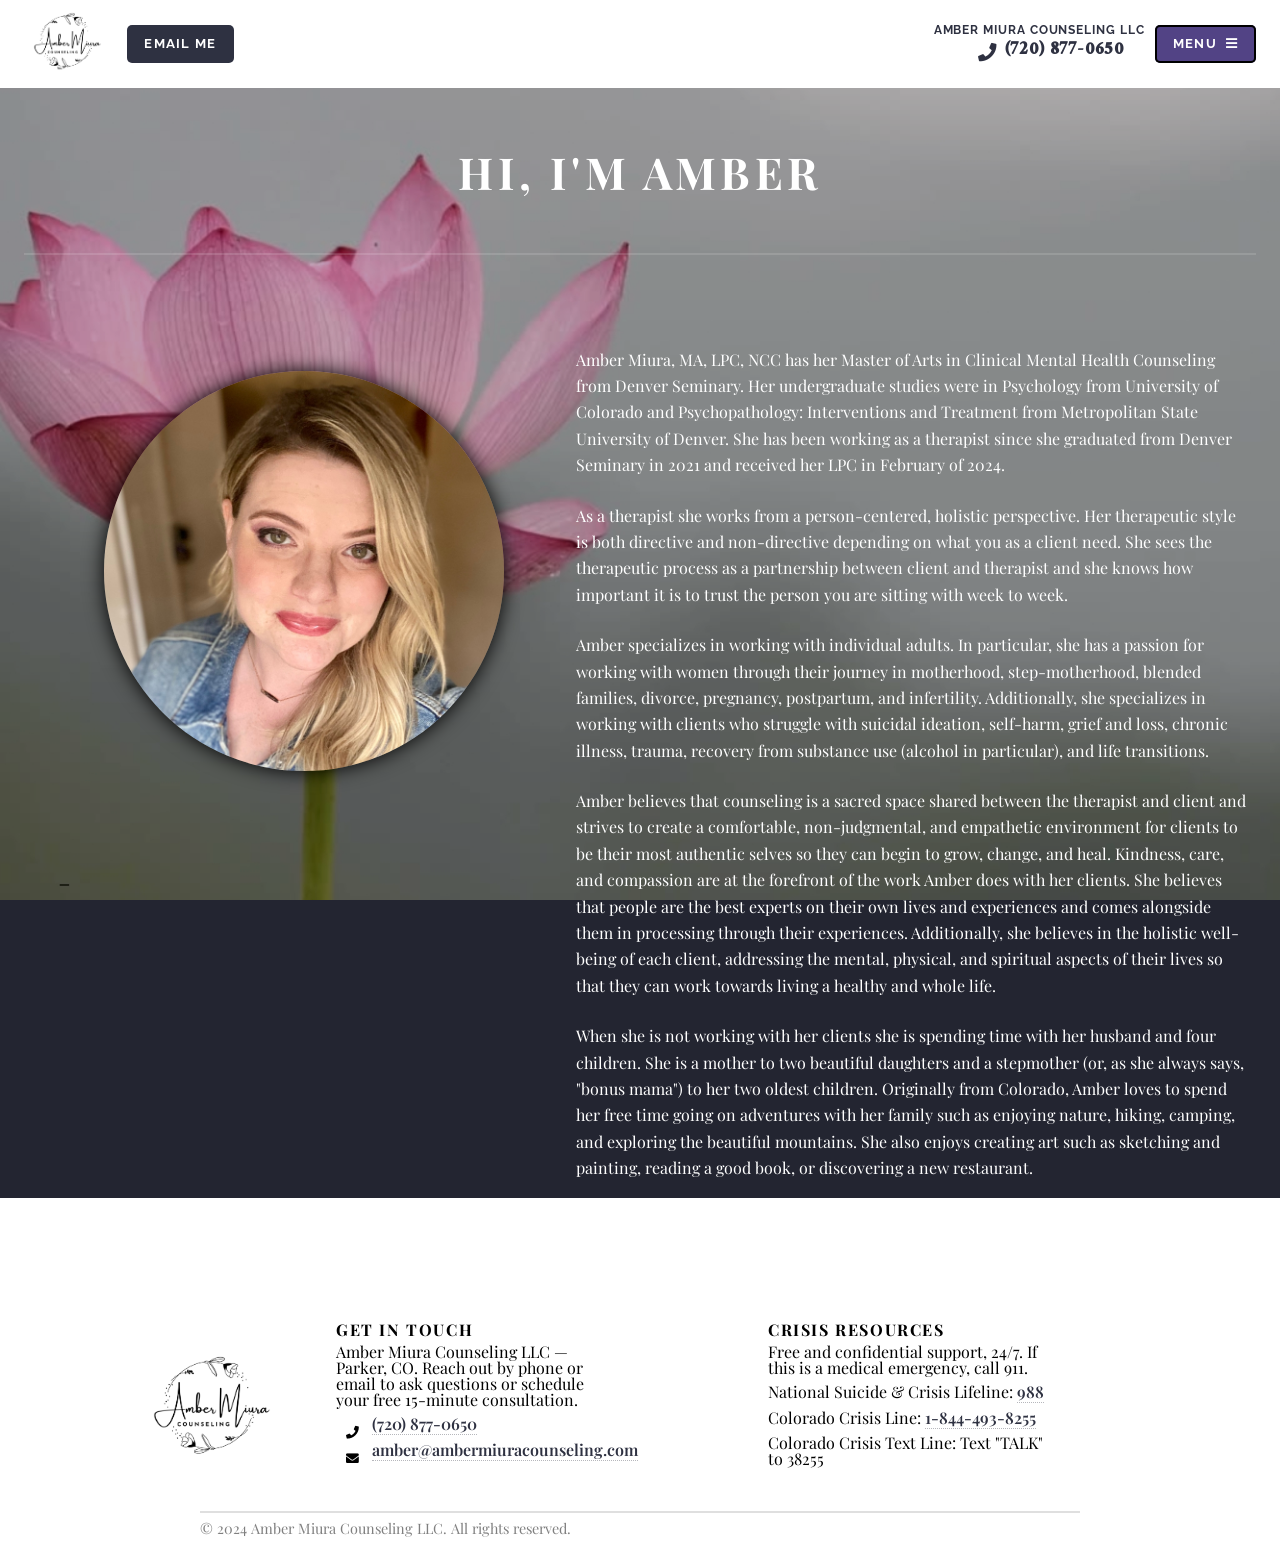
==== meet-amber.html @ 8414911d "Add files via upload" ====
<html>
	<head>
		<title>Meet Amber | Amber Miura Counseling</title>
		<meta name="description" content="Learn more about Amber Miura, Licensed Professional Counselor in Parker, CO." />
		<meta charset="utf-8" />
		<meta name="viewport" content="width=device-width, initial-scale=1, user-scalable=no" />
		<link rel="stylesheet" href="assets/css/main.css" />
		<link rel="icon" type="image/png" href="images/AMC Logo.png" />
		<link href="https://fonts.googleapis.com/css2?family=Playfair+Display:wght@400;700&display=swap" rel="stylesheet" />
		<noscript><link rel="stylesheet" href="assets/css/noscript.css" /></noscript>
	</head>
	<body class="is-preload meet-amber-page">

		<!-- Page Wrapper -->
			<div id="page-wrapper">

				<!-- Header -->
					<header id="header">
						<h1><a href="index.html"><img src="images/AMC Logo.png" alt="Amber Miura Counseling" /></a></h1>
						<div class="header-email">
							<a href="mailto:amber@ambermiuracounseling.com?subject=Initial%20Consultation">Email Me</a>
						</div>
						<nav>
							<div class="header-nav-info">
								<span class="header-nav-text">Amber Miura Counseling LLC</span>
								<a href="tel:17208770650" class="header-phone">
									<i class="icon solid fa-phone"></i> (720) 877-0650
								</a>
							</div>
							<a href="#menu">Menu</a>
						</nav>
					</header>

				<!-- Menu -->
					<nav id="menu">
						<div class="inner">
							<h2>Menu</h2>
							<ul class="links">
								<li><a href="index.html">Home</a></li>
								<li><a href="meet-amber.html">Meet Amber</a></li>
								<li><a href="services.html">Services</a></li>
								<li><a href="faq.html">FAQ</a></li>
								<li><a href="privacy.html">Privacy Policy</a></li>
							</ul>
							<a href="#" class="close">Close</a>
						</div>
					</nav>

				<!-- Main Content goes here -->

				<!-- Page Title -->
					<section id="page-title">
						<div class="inner">
							<h2 class="major">Hi, I'm Amber</h2>
						</div>
					</section>

				<!-- Bio -->
					<section id="bio">
						<div class="inner bio-inner">
							<div class="bio-image">
								<div class="circle-frame">
									<img src="images/amber-headshot.jpg" alt="Amber Miura" />
								</div>
							</div>
							<div class="bio-content">
								<p>Amber Miura, MA, LPC, NCC has her Master of Arts in Clinical Mental Health Counseling from Denver Seminary. Her undergraduate studies were in Psychology from University of Colorado and Psychopathology: Interventions and Treatment from Metropolitan State University of Denver. She has been working as a therapist since she graduated from Denver Seminary in 2021 and received her LPC in February of 2024.</p>
								<p>As a therapist she works from a person-centered, holistic perspective. Her therapeutic style is both directive and non-directive depending on what you as a client need. She sees the therapeutic process as a partnership between client and therapist and she knows how important it is to trust the person you are sitting with week to week.</p>
								<p>Amber specializes in working with individual adults. In particular, she has a passion for working with women through their journey in motherhood, step-motherhood, blended families, divorce, pregnancy, postpartum, and infertility. Additionally, she specializes in working with clients who struggle with suicidal ideation, self-harm, grief and loss, chronic illness, trauma, recovery from substance use (alcohol in particular), and life transitions.</p>
								<p>Amber believes that counseling is a sacred space shared between the therapist and client and strives to create a comfortable, non-judgmental, and empathetic environment for clients to be their most authentic selves so they can begin to grow, change, and heal. Kindness, care, and compassion are at the forefront of the work Amber does with her clients. She believes that people are the best experts on their own lives and experiences and comes alongside them in processing through their experiences. Additionally, she believes in the holistic well-being of each client, addressing the mental, physical, and spiritual aspects of their lives so that they can work towards living a healthy and whole life.</p>
								<p>When she is not working with her clients she is spending time with her husband and four children. She is a mother to two beautiful daughters and a stepmother (or, as she always says, "bonus mama") to her two oldest children. Originally from Colorado, Amber loves to spend her free time going on adventures with her family such as enjoying nature, hiking, camping, and exploring the beautiful mountains. She also enjoys creating art such as sketching and painting, reading a good book, or discovering a new restaurant.</p>
							</div>
						</div>
					</section>



				<!-- Footer -->
					<section id="footer">
						<div class="inner">

							<div class="footer-col footer-logo">
								<img src="images/AMC Logo.png" alt="Amber Miura Counseling" />
							</div>

							<div class="footer-col footer-contact">
								<h3>Get in Touch</h3>
								<p>Amber Miura Counseling LLC — Parker, CO. Reach out by phone or email to ask questions or schedule your free 15-minute consultation.</p>
								<ul class="contact">
									<li class="icon solid fa-phone"><a href="tel:17208770650">(720) 877-0650</a></li>
									<li class="icon solid fa-envelope"><a href="mailto:amber@ambermiuracounseling.com">amber@ambermiuracounseling.com</a></li>
								</ul>
							</div>

							<div class="footer-col footer-crisis">
								<h3>Crisis Resources</h3>
								<p>Free and confidential support, 24/7. If this is a medical emergency, call 911.</p>
								<ul class="contact">
									<li>National Suicide &amp; Crisis Lifeline: <a href="tel:988">988</a></li>
									<li>Colorado Crisis Line: <a href="tel:18444938255">1-844-493-8255</a></li>
									<li>Colorado Crisis Text Line: Text "TALK" to 38255</li>
								</ul>
							</div>

							<ul class="copyright">
								<li>&copy; 2024 Amber Miura Counseling LLC. All rights reserved.</li>
							</ul>

						</div>
					</section>

			</div>

		<script>
			window.addEventListener('scroll', function() {
				var header = document.getElementById('header');
				if (window.scrollY > 100) {
					header.classList.add('hide');
				} else {
					header.classList.remove('hide');
				}
			});
		</script>

		<!-- Scripts -->
			<script src="assets/js/jquery.min.js"></script>
			<script src="assets/js/jquery.scrollex.min.js"></script>
			<script src="assets/js/browser.min.js"></script>
			<script src="assets/js/breakpoints.min.js"></script>
			<script src="assets/js/util.js"></script>
			<script src="assets/js/main.js"></script>

	</body>
</html>
---- assets/css/main.css ----
@import url(fontawesome-all.min.css);
@import url("https://fonts.googleapis.com/css?family=Raleway:200,700|Source+Sans+Pro:300,600,300italic,600italic");
@import url("https://fonts.googleapis.com/css2?family=Ramaraja&display=swap");

/*
	Solid State by HTML5 UP
	html5up.net | @ajlkn
	Free for personal and commercial use under the CCA 3.0 license (html5up.net/license)
*/

html, body, div, span, applet, object,
iframe, h1, h2, h3, h4, h5, h6, p, blockquote,
pre, a, abbr, acronym, address, big, cite,
code, del, dfn, em, img, ins, kbd, q, s, samp,
small, strike, strong, sub, sup, tt, var, b,
u, i, center, dl, dt, dd, ol, ul, li, fieldset,
form, label, legend, table, caption, tbody,
tfoot, thead, tr, th, td, article, aside,
canvas, details, embed, figure, figcaption,
footer, header, hgroup, menu, nav, output, ruby,
section, summary, time, mark, audio, video {
	margin: 0;
	padding: 0;
	border: 0;
	font-size: 100%;
	font: inherit;
	vertical-align: baseline;}

article, aside, details, figcaption, figure,
footer, header, hgroup, menu, nav, section {
	display: block;}

body {
	line-height: 1;
}

ol, ul {
	list-style: none;
}

blockquote, q {
	quotes: none;
}

	blockquote:before, blockquote:after, q:before, q:after {
		content: '';
		content: none;
	}

table {
	border-collapse: collapse;
	border-spacing: 0;
}

body {
	-webkit-text-size-adjust: none;
}

mark {
	background-color: transparent;
	color: inherit;
}

input::-moz-focus-inner {
	border: 0;
	padding: 0;
}

input, select, textarea {
	-moz-appearance: none;
	-webkit-appearance: none;
	-ms-appearance: none;
	appearance: none;
}

/* Basic */

	@-ms-viewport {
		width: device-width;
	}

	body {
		-ms-overflow-style: scrollbar;
	}

	@media screen and (max-width: 480px) {

		html, body {
			min-width: 320px;
		}

	}

	html {
		box-sizing: border-box;
	}

	*, *:before, *:after {
		box-sizing: inherit;
	}

	body {
		background-color: #2e3141;
		background-image: url("../../images/bg.jpg");
		background-size: auto,
 cover;
		background-attachment: fixed,
 fixed;
		background-position: center,
 center;
	}

		body.is-preload *, body.is-preload *:before, body.is-preload *:after {
			-moz-animation: none !important;
			-webkit-animation: none !important;
			-ms-animation: none !important;
			animation: none !important;
			-moz-transition: none !important;
			-webkit-transition: none !important;
			-ms-transition: none !important;
			transition: none !important;
		}

/* Type */

	body, input, select, textarea {
		color: #ffffff;
		font-family: "Source Sans Pro", Helvetica, sans-serif;
		font-size: 16.5pt;
		font-weight: 300;
		line-height: 1.65;
	}

		@media screen and (max-width: 1680px) {

			body, input, select, textarea {
				font-size: 13pt;
			}

		}

		@media screen and (max-width: 1280px) {

			body, input, select, textarea {
				font-size: 12pt;
			}

		}

		@media screen and (max-width: 980px) {

			body, input, select, textarea {
				font-size: 12pt;
			}

		}

		@media screen and (max-width: 736px) {

			body, input, select, textarea {
				font-size: 12pt;
			}

		}

		@media screen and (max-width: 480px) {

			body, input, select, textarea {
				font-size: 12pt;
			}

		}

	a {
		-moz-transition: color 0.2s ease-in-out, border-bottom-color 0.2s ease-in-out;
		-webkit-transition: color 0.2s ease-in-out, border-bottom-color 0.2s ease-in-out;
		-ms-transition: color 0.2s ease-in-out, border-bottom-color 0.2s ease-in-out;
		transition: color 0.2s ease-in-out, border-bottom-color 0.2s ease-in-out;
		border-bottom: dotted 1px rgba(255, 255, 255, 0.35);
		color: #ffffff;
		text-decoration: none;
	}

		a:hover {
			border-bottom-color: transparent;
			color: #ffffff !important;
		}

		a.special:not(.button) {
			text-decoration: none;
			border-bottom: 0;
			display: block;
			font-family: Raleway, Helvetica, sans-serif;
			font-size: 0.8em;
			font-weight: 700;
			letter-spacing: 0.1em;
			margin: 0 0 2em 0;
			text-transform: uppercase;
		}

			a.special:not(.button):before {
				-moz-osx-font-smoothing: grayscale;
				-webkit-font-smoothing: antialiased;
				display: inline-block;
				font-style: normal;
				font-variant: normal;
				text-rendering: auto;
				line-height: 1;
				text-transform: none !important;
				font-family: 'Font Awesome 5 Free';
				font-weight: 900;
			}

			a.special:not(.button):before {
				-moz-transition: background-color 0.2s ease-in-out;
				-webkit-transition: background-color 0.2s ease-in-out;
				-ms-transition: background-color 0.2s ease-in-out;
				transition: background-color 0.2s ease-in-out;
				border-radius: 100%;
				border: solid 2px rgba(0, 0, 0, 1);
				content: '\f105';
				display: inline-block;
				font-size: 1.25em;
				height: 2em;
				line-height: 1.75em;
				margin-right: 0.85em;
				text-align: center;
				text-indent: 0.15em;
				vertical-align: middle;
				width: 2em;
			}

			a.special:not(.button):hover:before {
				background-color: rgba(255, 102, 196, 1.0);
			}

			a.special:not(.button):active:before {
				background-color: rgba(255, 255, 255, 0.075);
			}
			.content a.special:hover {
   				 color: #ffffff !important;
			}
	strong, b {
		color: #ffffff;
		font-weight: 600;
	}

	em, i {
		font-style: italic;
	}

	p {
		margin: 0 0 2em 0;
		margin-bottom: 20px;
	}
	
	



	h1, h2, h3, h4, h5, h6 {
		color: #ffffff;
		font-family: Raleway, Helvetica, sans-serif;
		font-weight: 700;
		letter-spacing: 0.1em;
		margin: 0 0 1em 0;
		text-transform: uppercase;
	}

		h1 a, h2 a, h3 a, h4 a, h5 a, h6 a {
			color: inherit;
			text-decoration: none;
			border-bottom: 0;
		}

		h1 span, h2 span, h3 span, h4 span, h5 span, h6 span {
			font-weight: 200;
		}

		h1.major, h2.major, h3.major, h4.major, h5.major, h6.major {
			padding-bottom: 1em;
			border-bottom: solid 2px rgba(255, 255, 255, 0.125);
		}

	h2 {
		font-size: 1.2em;
	}

	h3 {
		font-size: 0.9em;
	}

	h4 {
		font-size: 0.7em;
	}

	h5 {
		font-size: 0.7em;
	}

	h6 {
		font-size: 0.7em;
	}

	@media screen and (max-width: 736px) {

		h2 {
			font-size: 1em;
		}

		h3 {
			font-size: 0.8em;
		}

	}

	sub {
		font-size: 0.8em;
		position: relative;
		top: 0.5em;
	}

	sup {
		font-size: 0.8em;
		position: relative;
		top: -0.5em;
	}

	blockquote {
		border-left: solid 4px rgba(255, 255, 255, 0.125);
		font-style: italic;
		margin: 0 0 2em 0;
		padding: 0.5em 0 0.5em 2em;
	}

	code {
		background: rgba(255, 255, 255, 0.025);
		border-radius: 5px;
		border: solid 2px rgba(255, 255, 255, 0.125);
		font-family: "Courier New", monospace;
		font-size: 0.9em;
		margin: 0 0.25em;
		padding: 0.25em 0.65em;
	}

	pre {
		-webkit-overflow-scrolling: touch;
		font-family: "Courier New", monospace;
		font-size: 0.9em;
		margin: 0 0 2em 0;
	}

		pre code {
			display: block;
			line-height: 1.75em;
			padding: 1em 1.5em;
			overflow-x: auto;
		}

	hr {
		border: 0;
		border-bottom: solid 2px rgba(255, 255, 255, 0.125);
		margin: 2.5em 0;
	}

		hr.major {
			margin: 4em 0;
		}

	.align-left {
		text-align: left;
	}

	.align-center {
		text-align: center;
	}

	.align-right {
		text-align: right;
	}

/* Row */

	.row {
		display: flex;
		flex-wrap: wrap;
		box-sizing: border-box;
		align-items: stretch;
	}

		.row > * {
			box-sizing: border-box;
		}

		.row.gtr-uniform > * > :last-child {
			margin-bottom: 0;
		}

		.row.aln-left {
			justify-content: flex-start;
		}

		.row.aln-center {
			justify-content: center;
		}

		.row.aln-right {
			justify-content: flex-end;
		}

		.row.aln-top {
			align-items: flex-start;
		}

		.row.aln-middle {
			align-items: center;
		}

		.row.aln-bottom {
			align-items: flex-end;
		}

		.row > .imp {
			order: -1;
		}

		.row > .col-1 {
			width: 8.33333%;
		}

		.row > .off-1 {
			margin-left: 8.33333%;
		}

		.row > .col-2 {
			width: 16.66667%;
		}

		.row > .off-2 {
			margin-left: 16.66667%;
		}

		.row > .col-3 {
			width: 25%;
		}

		.row > .off-3 {
			margin-left: 25%;
		}

		.row > .col-4 {
			width: 33.33333%;
		}

		.row > .off-4 {
			margin-left: 33.33333%;
		}

		.row > .col-5 {
			width: 41.66667%;
		}

		.row > .off-5 {
			margin-left: 41.66667%;
		}

		.row > .col-6 {
			width: 50%;
		}

		.row > .off-6 {
			margin-left: 50%;
		}

		.row > .col-7 {
			width: 58.33333%;
		}

		.row > .off-7 {
			margin-left: 58.33333%;
		}

		.row > .col-8 {
			width: 66.66667%;
		}

		.row > .off-8 {
			margin-left: 66.66667%;
		}

		.row > .col-9 {
			width: 75%;
		}

		.row > .off-9 {
			margin-left: 75%;
		}

		.row > .col-10 {
			width: 83.33333%;
		}

		.row > .off-10 {
			margin-left: 83.33333%;
		}

		.row > .col-11 {
			width: 91.66667%;
		}

		.row > .off-11 {
			margin-left: 91.66667%;
		}

		.row > .col-12 {
			width: 100%;
		}

		.row > .off-12 {
			margin-left: 100%;
		}

		.row.gtr-0 {
			margin-top: 0;
			margin-left: 0em;
		}

			.row.gtr-0 > * {
				padding: 0 0 0 0em;
			}

			.row.gtr-0.gtr-uniform {
				margin-top: 0em;
			}

				.row.gtr-0.gtr-uniform > * {
					padding-top: 0em;
				}

		.row.gtr-25 {
			margin-top: 0;
			margin-left: -0.4375em;
		}

			.row.gtr-25 > * {
				padding: 0 0 0 0.4375em;
			}

			.row.gtr-25.gtr-uniform {
				margin-top: -0.4375em;
			}

				.row.gtr-25.gtr-uniform > * {
					padding-top: 0.4375em;
				}

		.row.gtr-50 {
			margin-top: 0;
			margin-left: -0.875em;
		}

			.row.gtr-50 > * {
				padding: 0 0 0 0.875em;
			}

			.row.gtr-50.gtr-uniform {
				margin-top: -0.875em;
			}

				.row.gtr-50.gtr-uniform > * {
					padding-top: 0.875em;
				}

		.row {
			margin-top: 0;
			margin-left: -1.75em;
		}

			.row > * {
				padding: 0 0 0 1.75em;
			}

			.row.gtr-uniform {
				margin-top: -1.75em;
			}

				.row.gtr-uniform > * {
					padding-top: 1.75em;
				}

		.row.gtr-150 {
			margin-top: 0;
			margin-left: -2.625em;
		}

			.row.gtr-150 > * {
				padding: 0 0 0 2.625em;
			}

			.row.gtr-150.gtr-uniform {
				margin-top: -2.625em;
			}

				.row.gtr-150.gtr-uniform > * {
					padding-top: 2.625em;
				}

		.row.gtr-200 {
			margin-top: 0;
			margin-left: -3.5em;
		}

			.row.gtr-200 > * {
				padding: 0 0 0 3.5em;
			}

			.row.gtr-200.gtr-uniform {
				margin-top: -3.5em;
			}

				.row.gtr-200.gtr-uniform > * {
					padding-top: 3.5em;
				}

		@media screen and (max-width: 1680px) {

			.row {
				display: flex;
				flex-wrap: wrap;
				box-sizing: border-box;
				align-items: stretch;
			}

				.row > * {
					box-sizing: border-box;
				}

				.row.gtr-uniform > * > :last-child {
					margin-bottom: 0;
				}

				.row.aln-left {
					justify-content: flex-start;
				}

				.row.aln-center {
					justify-content: center;
				}

				.row.aln-right {
					justify-content: flex-end;
				}

				.row.aln-top {
					align-items: flex-start;
				}

				.row.aln-middle {
					align-items: center;
				}

				.row.aln-bottom {
					align-items: flex-end;
				}

				.row > .imp-xlarge {
					order: -1;
				}

				.row > .col-1-xlarge {
					width: 8.33333%;
				}

				.row > .off-1-xlarge {
					margin-left: 8.33333%;
				}

				.row > .col-2-xlarge {
					width: 16.66667%;
				}

				.row > .off-2-xlarge {
					margin-left: 16.66667%;
				}

				.row > .col-3-xlarge {
					width: 25%;
				}

				.row > .off-3-xlarge {
					margin-left: 25%;
				}

				.row > .col-4-xlarge {
					width: 33.33333%;
				}

				.row > .off-4-xlarge {
					margin-left: 33.33333%;
				}

				.row > .col-5-xlarge {
					width: 41.66667%;
				}

				.row > .off-5-xlarge {
					margin-left: 41.66667%;
				}

				.row > .col-6-xlarge {
					width: 50%;
				}

				.row > .off-6-xlarge {
					margin-left: 50%;
				}

				.row > .col-7-xlarge {
					width: 58.33333%;
				}

				.row > .off-7-xlarge {
					margin-left: 58.33333%;
				}

				.row > .col-8-xlarge {
					width: 66.66667%;
				}

				.row > .off-8-xlarge {
					margin-left: 66.66667%;
				}

				.row > .col-9-xlarge {
					width: 75%;
				}

				.row > .off-9-xlarge {
					margin-left: 75%;
				}

				.row > .col-10-xlarge {
					width: 83.33333%;
				}

				.row > .off-10-xlarge {
					margin-left: 83.33333%;
				}

				.row > .col-11-xlarge {
					width: 91.66667%;
				}

				.row > .off-11-xlarge {
					margin-left: 91.66667%;
				}

				.row > .col-12-xlarge {
					width: 100%;
				}

				.row > .off-12-xlarge {
					margin-left: 100%;
				}

				.row.gtr-0 {
					margin-top: 0;
					margin-left: 0em;
				}

					.row.gtr-0 > * {
						padding: 0 0 0 0em;
					}

					.row.gtr-0.gtr-uniform {
						margin-top: 0em;
					}

						.row.gtr-0.gtr-uniform > * {
							padding-top: 0em;
						}

				.row.gtr-25 {
					margin-top: 0;
					margin-left: -0.4375em;
				}

					.row.gtr-25 > * {
						padding: 0 0 0 0.4375em;
					}

					.row.gtr-25.gtr-uniform {
						margin-top: -0.4375em;
					}

						.row.gtr-25.gtr-uniform > * {
							padding-top: 0.4375em;
						}

				.row.gtr-50 {
					margin-top: 0;
					margin-left: -0.875em;
				}

					.row.gtr-50 > * {
						padding: 0 0 0 0.875em;
					}

					.row.gtr-50.gtr-uniform {
						margin-top: -0.875em;
					}

						.row.gtr-50.gtr-uniform > * {
							padding-top: 0.875em;
						}

				.row {
					margin-top: 0;
					margin-left: -1.75em;
				}

					.row > * {
						padding: 0 0 0 1.75em;
					}

					.row.gtr-uniform {
						margin-top: -1.75em;
					}

						.row.gtr-uniform > * {
							padding-top: 1.75em;
						}

				.row.gtr-150 {
					margin-top: 0;
					margin-left: -2.625em;
				}

					.row.gtr-150 > * {
						padding: 0 0 0 2.625em;
					}

					.row.gtr-150.gtr-uniform {
						margin-top: -2.625em;
					}

						.row.gtr-150.gtr-uniform > * {
							padding-top: 2.625em;
						}

				.row.gtr-200 {
					margin-top: 0;
					margin-left: -3.5em;
				}

					.row.gtr-200 > * {
						padding: 0 0 0 3.5em;
					}

					.row.gtr-200.gtr-uniform {
						margin-top: -3.5em;
					}

						.row.gtr-200.gtr-uniform > * {
							padding-top: 3.5em;
						}

		}

		@media screen and (max-width: 1280px) {

			.row {
				display: flex;
				flex-wrap: wrap;
				box-sizing: border-box;
				align-items: stretch;
			}

				.row > * {
					box-sizing: border-box;
				}

				.row.gtr-uniform > * > :last-child {
					margin-bottom: 0;
				}

				.row.aln-left {
					justify-content: flex-start;
				}

				.row.aln-center {
					justify-content: center;
				}

				.row.aln-right {
					justify-content: flex-end;
				}

				.row.aln-top {
					align-items: flex-start;
				}

				.row.aln-middle {
					align-items: center;
				}

				.row.aln-bottom {
					align-items: flex-end;
				}

				.row > .imp-large {
					order: -1;
				}

				.row > .col-1-large {
					width: 8.33333%;
				}

				.row > .off-1-large {
					margin-left: 8.33333%;
				}

				.row > .col-2-large {
					width: 16.66667%;
				}

				.row > .off-2-large {
					margin-left: 16.66667%;
				}

				.row > .col-3-large {
					width: 25%;
				}

				.row > .off-3-large {
					margin-left: 25%;
				}

				.row > .col-4-large {
					width: 33.33333%;
				}

				.row > .off-4-large {
					margin-left: 33.33333%;
				}

				.row > .col-5-large {
					width: 41.66667%;
				}

				.row > .off-5-large {
					margin-left: 41.66667%;
				}

				.row > .col-6-large {
					width: 50%;
				}

				.row > .off-6-large {
					margin-left: 50%;
				}

				.row > .col-7-large {
					width: 58.33333%;
				}

				.row > .off-7-large {
					margin-left: 58.33333%;
				}

				.row > .col-8-large {
					width: 66.66667%;
				}

				.row > .off-8-large {
					margin-left: 66.66667%;
				}

				.row > .col-9-large {
					width: 75%;
				}

				.row > .off-9-large {
					margin-left: 75%;
				}

				.row > .col-10-large {
					width: 83.33333%;
				}

				.row > .off-10-large {
					margin-left: 83.33333%;
				}

				.row > .col-11-large {
					width: 91.66667%;
				}

				.row > .off-11-large {
					margin-left: 91.66667%;
				}

				.row > .col-12-large {
					width: 100%;
				}

				.row > .off-12-large {
					margin-left: 100%;
				}

				.row.gtr-0 {
					margin-top: 0;
					margin-left: 0em;
				}

					.row.gtr-0 > * {
						padding: 0 0 0 0em;
					}

					.row.gtr-0.gtr-uniform {
						margin-top: 0em;
					}

						.row.gtr-0.gtr-uniform > * {
							padding-top: 0em;
						}

				.row.gtr-25 {
					margin-top: 0;
					margin-left: -0.4375em;
				}

					.row.gtr-25 > * {
						padding: 0 0 0 0.4375em;
					}

					.row.gtr-25.gtr-uniform {
						margin-top: -0.4375em;
					}

						.row.gtr-25.gtr-uniform > * {
							padding-top: 0.4375em;
						}

				.row.gtr-50 {
					margin-top: 0;
					margin-left: -0.875em;
				}

					.row.gtr-50 > * {
						padding: 0 0 0 0.875em;
					}

					.row.gtr-50.gtr-uniform {
						margin-top: -0.875em;
					}

						.row.gtr-50.gtr-uniform > * {
							padding-top: 0.875em;
						}

				.row {
					margin-top: 0;
					margin-left: -1.75em;
				}

					.row > * {
						padding: 0 0 0 1.75em;
					}

					.row.gtr-uniform {
						margin-top: -1.75em;
					}

						.row.gtr-uniform > * {
							padding-top: 1.75em;
						}

				.row.gtr-150 {
					margin-top: 0;
					margin-left: -2.625em;
				}

					.row.gtr-150 > * {
						padding: 0 0 0 2.625em;
					}

					.row.gtr-150.gtr-uniform {
						margin-top: -2.625em;
					}

						.row.gtr-150.gtr-uniform > * {
							padding-top: 2.625em;
						}

				.row.gtr-200 {
					margin-top: 0;
					margin-left: -3.5em;
				}

					.row.gtr-200 > * {
						padding: 0 0 0 3.5em;
					}

					.row.gtr-200.gtr-uniform {
						margin-top: -3.5em;
					}

						.row.gtr-200.gtr-uniform > * {
							padding-top: 3.5em;
						}

		}

		@media screen and (max-width: 980px) {

			.row {
				display: flex;
				flex-wrap: wrap;
				box-sizing: border-box;
				align-items: stretch;
			}

				.row > * {
					box-sizing: border-box;
				}

				.row.gtr-uniform > * > :last-child {
					margin-bottom: 0;
				}

				.row.aln-left {
					justify-content: flex-start;
				}

				.row.aln-center {
					justify-content: center;
				}

				.row.aln-right {
					justify-content: flex-end;
				}

				.row.aln-top {
					align-items: flex-start;
				}

				.row.aln-middle {
					align-items: center;
				}

				.row.aln-bottom {
					align-items: flex-end;
				}

				.row > .imp-medium {
					order: -1;
				}

				.row > .col-1-medium {
					width: 8.33333%;
				}

				.row > .off-1-medium {
					margin-left: 8.33333%;
				}

				.row > .col-2-medium {
					width: 16.66667%;
				}

				.row > .off-2-medium {
					margin-left: 16.66667%;
				}

				.row > .col-3-medium {
					width: 25%;
				}

				.row > .off-3-medium {
					margin-left: 25%;
				}

				.row > .col-4-medium {
					width: 33.33333%;
				}

				.row > .off-4-medium {
					margin-left: 33.33333%;
				}

				.row > .col-5-medium {
					width: 41.66667%;
				}

				.row > .off-5-medium {
					margin-left: 41.66667%;
				}

				.row > .col-6-medium {
					width: 50%;
				}

				.row > .off-6-medium {
					margin-left: 50%;
				}

				.row > .col-7-medium {
					width: 58.33333%;
				}

				.row > .off-7-medium {
					margin-left: 58.33333%;
				}

				.row > .col-8-medium {
					width: 66.66667%;
				}

				.row > .off-8-medium {
					margin-left: 66.66667%;
				}

				.row > .col-9-medium {
					width: 75%;
				}

				.row > .off-9-medium {
					margin-left: 75%;
				}

				.row > .col-10-medium {
					width: 83.33333%;
				}

				.row > .off-10-medium {
					margin-left: 83.33333%;
				}

				.row > .col-11-medium {
					width: 91.66667%;
				}

				.row > .off-11-medium {
					margin-left: 91.66667%;
				}

				.row > .col-12-medium {
					width: 100%;
				}

				.row > .off-12-medium {
					margin-left: 100%;
				}

				.row.gtr-0 {
					margin-top: 0;
					margin-left: 0em;
				}

					.row.gtr-0 > * {
						padding: 0 0 0 0em;
					}

					.row.gtr-0.gtr-uniform {
						margin-top: 0em;
					}

						.row.gtr-0.gtr-uniform > * {
							padding-top: 0em;
						}

				.row.gtr-25 {
					margin-top: 0;
					margin-left: -0.4375em;
				}

					.row.gtr-25 > * {
						padding: 0 0 0 0.4375em;
					}

					.row.gtr-25.gtr-uniform {
						margin-top: -0.4375em;
					}

						.row.gtr-25.gtr-uniform > * {
							padding-top: 0.4375em;
						}

				.row.gtr-50 {
					margin-top: 0;
					margin-left: -0.875em;
				}

					.row.gtr-50 > * {
						padding: 0 0 0 0.875em;
					}

					.row.gtr-50.gtr-uniform {
						margin-top: -0.875em;
					}

						.row.gtr-50.gtr-uniform > * {
							padding-top: 0.875em;
						}

				.row {
					margin-top: 0;
					margin-left: -1.75em;
				}

					.row > * {
						padding: 0 0 0 1.75em;
					}

					.row.gtr-uniform {
						margin-top: -1.75em;
					}

						.row.gtr-uniform > * {
							padding-top: 1.75em;
						}

				.row.gtr-150 {
					margin-top: 0;
					margin-left: -2.625em;
				}

					.row.gtr-150 > * {
						padding: 0 0 0 2.625em;
					}

					.row.gtr-150.gtr-uniform {
						margin-top: -2.625em;
					}

						.row.gtr-150.gtr-uniform > * {
							padding-top: 2.625em;
						}

				.row.gtr-200 {
					margin-top: 0;
					margin-left: -3.5em;
				}

					.row.gtr-200 > * {
						padding: 0 0 0 3.5em;
					}

					.row.gtr-200.gtr-uniform {
						margin-top: -3.5em;
					}

						.row.gtr-200.gtr-uniform > * {
							padding-top: 3.5em;
						}

		}

		@media screen and (max-width: 736px) {

			.row {
				display: flex;
				flex-wrap: wrap;
				box-sizing: border-box;
				align-items: stretch;
			}

				.row > * {
					box-sizing: border-box;
				}

				.row.gtr-uniform > * > :last-child {
					margin-bottom: 0;
				}

				.row.aln-left {
					justify-content: flex-start;
				}

				.row.aln-center {
					justify-content: center;
				}

				.row.aln-right {
					justify-content: flex-end;
				}

				.row.aln-top {
					align-items: flex-start;
				}

				.row.aln-middle {
					align-items: center;
				}

				.row.aln-bottom {
					align-items: flex-end;
				}

				.row > .imp-small {
					order: -1;
				}

				.row > .col-1-small {
					width: 8.33333%;
				}

				.row > .off-1-small {
					margin-left: 8.33333%;
				}

				.row > .col-2-small {
					width: 16.66667%;
				}

				.row > .off-2-small {
					margin-left: 16.66667%;
				}

				.row > .col-3-small {
					width: 25%;
				}

				.row > .off-3-small {
					margin-left: 25%;
				}

				.row > .col-4-small {
					width: 33.33333%;
				}

				.row > .off-4-small {
					margin-left: 33.33333%;
				}

				.row > .col-5-small {
					width: 41.66667%;
				}

				.row > .off-5-small {
					margin-left: 41.66667%;
				}

				.row > .col-6-small {
					width: 50%;
				}

				.row > .off-6-small {
					margin-left: 50%;
				}

				.row > .col-7-small {
					width: 58.33333%;
				}

				.row > .off-7-small {
					margin-left: 58.33333%;
				}

				.row > .col-8-small {
					width: 66.66667%;
				}

				.row > .off-8-small {
					margin-left: 66.66667%;
				}

				.row > .col-9-small {
					width: 75%;
				}

				.row > .off-9-small {
					margin-left: 75%;
				}

				.row > .col-10-small {
					width: 83.33333%;
				}

				.row > .off-10-small {
					margin-left: 83.33333%;
				}

				.row > .col-11-small {
					width: 91.66667%;
				}

				.row > .off-11-small {
					margin-left: 91.66667%;
				}

				.row > .col-12-small {
					width: 100%;
				}

				.row > .off-12-small {
					margin-left: 100%;
				}

				.row.gtr-0 {
					margin-top: 0;
					margin-left: 0em;
				}

					.row.gtr-0 > * {
						padding: 0 0 0 0em;
					}

					.row.gtr-0.gtr-uniform {
						margin-top: 0em;
					}

						.row.gtr-0.gtr-uniform > * {
							padding-top: 0em;
						}

				.row.gtr-25 {
					margin-top: 0;
					margin-left: -0.3125em;
				}

					.row.gtr-25 > * {
						padding: 0 0 0 0.3125em;
					}

					.row.gtr-25.gtr-uniform {
						margin-top: -0.3125em;
					}

						.row.gtr-25.gtr-uniform > * {
							padding-top: 0.3125em;
						}

				.row.gtr-50 {
					margin-top: 0;
					margin-left: -0.625em;
				}

					.row.gtr-50 > * {
						padding: 0 0 0 0.625em;
					}

					.row.gtr-50.gtr-uniform {
						margin-top: -0.625em;
					}

						.row.gtr-50.gtr-uniform > * {
							padding-top: 0.625em;
						}

				.row {
					margin-top: 0;
					margin-left: -1.25em;
				}

					.row > * {
						padding: 0 0 0 1.25em;
					}

					.row.gtr-uniform {
						margin-top: -1.25em;
					}

						.row.gtr-uniform > * {
							padding-top: 1.25em;
						}

				.row.gtr-150 {
					margin-top: 0;
					margin-left: -1.875em;
				}

					.row.gtr-150 > * {
						padding: 0 0 0 1.875em;
					}

					.row.gtr-150.gtr-uniform {
						margin-top: -1.875em;
					}

						.row.gtr-150.gtr-uniform > * {
							padding-top: 1.875em;
						}

				.row.gtr-200 {
					margin-top: 0;
					margin-left: -2.5em;
				}

					.row.gtr-200 > * {
						padding: 0 0 0 2.5em;
					}

					.row.gtr-200.gtr-uniform {
						margin-top: -2.5em;
					}

						.row.gtr-200.gtr-uniform > * {
							padding-top: 2.5em;
						}

		}

		@media screen and (max-width: 480px) {

			.row {
				display: flex;
				flex-wrap: wrap;
				box-sizing: border-box;
				align-items: stretch;
			}

				.row > * {
					box-sizing: border-box;
				}

				.row.gtr-uniform > * > :last-child {
					margin-bottom: 0;
				}

				.row.aln-left {
					justify-content: flex-start;
				}

				.row.aln-center {
					justify-content: center;
				}

				.row.aln-right {
					justify-content: flex-end;
				}

				.row.aln-top {
					align-items: flex-start;
				}

				.row.aln-middle {
					align-items: center;
				}

				.row.aln-bottom {
					align-items: flex-end;
				}

				.row > .imp-xsmall {
					order: -1;
				}

				.row > .col-1-xsmall {
					width: 8.33333%;
				}

				.row > .off-1-xsmall {
					margin-left: 8.33333%;
				}

				.row > .col-2-xsmall {
					width: 16.66667%;
				}

				.row > .off-2-xsmall {
					margin-left: 16.66667%;
				}

				.row > .col-3-xsmall {
					width: 25%;
				}

				.row > .off-3-xsmall {
					margin-left: 25%;
				}

				.row > .col-4-xsmall {
					width: 33.33333%;
				}

				.row > .off-4-xsmall {
					margin-left: 33.33333%;
				}

				.row > .col-5-xsmall {
					width: 41.66667%;
				}

				.row > .off-5-xsmall {
					margin-left: 41.66667%;
				}

				.row > .col-6-xsmall {
					width: 50%;
				}

				.row > .off-6-xsmall {
					margin-left: 50%;
				}

				.row > .col-7-xsmall {
					width: 58.33333%;
				}

				.row > .off-7-xsmall {
					margin-left: 58.33333%;
				}

				.row > .col-8-xsmall {
					width: 66.66667%;
				}

				.row > .off-8-xsmall {
					margin-left: 66.66667%;
				}

				.row > .col-9-xsmall {
					width: 75%;
				}

				.row > .off-9-xsmall {
					margin-left: 75%;
				}

				.row > .col-10-xsmall {
					width: 83.33333%;
				}

				.row > .off-10-xsmall {
					margin-left: 83.33333%;
				}

				.row > .col-11-xsmall {
					width: 91.66667%;
				}

				.row > .off-11-xsmall {
					margin-left: 91.66667%;
				}

				.row > .col-12-xsmall {
					width: 100%;
				}

				.row > .off-12-xsmall {
					margin-left: 100%;
				}

				.row.gtr-0 {
					margin-top: 0;
					margin-left: 0em;
				}

					.row.gtr-0 > * {
						padding: 0 0 0 0em;
					}

					.row.gtr-0.gtr-uniform {
						margin-top: 0em;
					}

						.row.gtr-0.gtr-uniform > * {
							padding-top: 0em;
						}

				.row.gtr-25 {
					margin-top: 0;
					margin-left: -0.3125em;
				}

					.row.gtr-25 > * {
						padding: 0 0 0 0.3125em;
					}

					.row.gtr-25.gtr-uniform {
						margin-top: -0.3125em;
					}

						.row.gtr-25.gtr-uniform > * {
							padding-top: 0.3125em;
						}

				.row.gtr-50 {
					margin-top: 0;
					margin-left: -0.625em;
				}

					.row.gtr-50 > * {
						padding: 0 0 0 0.625em;
					}

					.row.gtr-50.gtr-uniform {
						margin-top: -0.625em;
					}

						.row.gtr-50.gtr-uniform > * {
							padding-top: 0.625em;
						}

				.row {
					margin-top: 0;
					margin-left: -1.25em;
				}

					.row > * {
						padding: 0 0 0 1.25em;
					}

					.row.gtr-uniform {
						margin-top: -1.25em;
					}

						.row.gtr-uniform > * {
							padding-top: 1.25em;
						}

				.row.gtr-150 {
					margin-top: 0;
					margin-left: -1.875em;
				}

					.row.gtr-150 > * {
						padding: 0 0 0 1.875em;
					}

					.row.gtr-150.gtr-uniform {
						margin-top: -1.875em;
					}

						.row.gtr-150.gtr-uniform > * {
							padding-top: 1.875em;
						}

				.row.gtr-200 {
					margin-top: 0;
					margin-left: -2.5em;
				}

					.row.gtr-200 > * {
						padding: 0 0 0 2.5em;
					}

					.row.gtr-200.gtr-uniform {
						margin-top: -2.5em;
					}

						.row.gtr-200.gtr-uniform > * {
							padding-top: 2.5em;
						}

		}

		@media screen and (max-width: 360px) {

			.row {
				display: flex;
				flex-wrap: wrap;
				box-sizing: border-box;
				align-items: stretch;
			}

				.row > * {
					box-sizing: border-box;
				}

				.row.gtr-uniform > * > :last-child {
					margin-bottom: 0;
				}

				.row.aln-left {
					justify-content: flex-start;
				}

				.row.aln-center {
					justify-content: center;
				}

				.row.aln-right {
					justify-content: flex-end;
				}

				.row.aln-top {
					align-items: flex-start;
				}

				.row.aln-middle {
					align-items: center;
				}

				.row.aln-bottom {
					align-items: flex-end;
				}

				.row > .imp-xxsmall {
					order: -1;
				}

				.row > .col-1-xxsmall {
					width: 8.33333%;
				}

				.row > .off-1-xxsmall {
					margin-left: 8.33333%;
				}

				.row > .col-2-xxsmall {
					width: 16.66667%;
				}

				.row > .off-2-xxsmall {
					margin-left: 16.66667%;
				}

				.row > .col-3-xxsmall {
					width: 25%;
				}

				.row > .off-3-xxsmall {
					margin-left: 25%;
				}

				.row > .col-4-xxsmall {
					width: 33.33333%;
				}

				.row > .off-4-xxsmall {
					margin-left: 33.33333%;
				}

				.row > .col-5-xxsmall {
					width: 41.66667%;
				}

				.row > .off-5-xxsmall {
					margin-left: 41.66667%;
				}

				.row > .col-6-xxsmall {
					width: 50%;
				}

				.row > .off-6-xxsmall {
					margin-left: 50%;
				}

				.row > .col-7-xxsmall {
					width: 58.33333%;
				}

				.row > .off-7-xxsmall {
					margin-left: 58.33333%;
				}

				.row > .col-8-xxsmall {
					width: 66.66667%;
				}

				.row > .off-8-xxsmall {
					margin-left: 66.66667%;
				}

				.row > .col-9-xxsmall {
					width: 75%;
				}

				.row > .off-9-xxsmall {
					margin-left: 75%;
				}

				.row > .col-10-xxsmall {
					width: 83.33333%;
				}

				.row > .off-10-xxsmall {
					margin-left: 83.33333%;
				}

				.row > .col-11-xxsmall {
					width: 91.66667%;
				}

				.row > .off-11-xxsmall {
					margin-left: 91.66667%;
				}

				.row > .col-12-xxsmall {
					width: 100%;
				}

				.row > .off-12-xxsmall {
					margin-left: 100%;
				}

				.row.gtr-0 {
					margin-top: 0;
					margin-left: 0em;
				}

					.row.gtr-0 > * {
						padding: 0 0 0 0em;
					}

					.row.gtr-0.gtr-uniform {
						margin-top: 0em;
					}

						.row.gtr-0.gtr-uniform > * {
							padding-top: 0em;
						}

				.row.gtr-25 {
					margin-top: 0;
					margin-left: -0.3125em;
				}

					.row.gtr-25 > * {
						padding: 0 0 0 0.3125em;
					}

					.row.gtr-25.gtr-uniform {
						margin-top: -0.3125em;
					}

						.row.gtr-25.gtr-uniform > * {
							padding-top: 0.3125em;
						}

				.row.gtr-50 {
					margin-top: 0;
					margin-left: -0.625em;
				}

					.row.gtr-50 > * {
						padding: 0 0 0 0.625em;
					}

					.row.gtr-50.gtr-uniform {
						margin-top: -0.625em;
					}

						.row.gtr-50.gtr-uniform > * {
							padding-top: 0.625em;
						}

				.row {
					margin-top: 0;
					margin-left: -1.25em;
				}

					.row > * {
						padding: 0 0 0 1.25em;
					}

					.row.gtr-uniform {
						margin-top: -1.25em;
					}

						.row.gtr-uniform > * {
							padding-top: 1.25em;
						}

				.row.gtr-150 {
					margin-top: 0;
					margin-left: -1.875em;
				}

					.row.gtr-150 > * {
						padding: 0 0 0 1.875em;
					}

					.row.gtr-150.gtr-uniform {
						margin-top: -1.875em;
					}

						.row.gtr-150.gtr-uniform > * {
							padding-top: 1.875em;
						}

				.row.gtr-200 {
					margin-top: 0;
					margin-left: -2.5em;
				}

					.row.gtr-200 > * {
						padding: 0 0 0 2.5em;
					}

					.row.gtr-200.gtr-uniform {
						margin-top: -2.5em;
					}

						.row.gtr-200.gtr-uniform > * {
							padding-top: 2.5em;
						}

		}

/* Section/Article */

	section.special, article.special {
		text-align: center;
	}

/* Form */

	form {
		margin: 0 0 2em 0;
	}

		form > :last-child {
			margin-bottom: 0;
		}

		form > .fields {
			display: -moz-flex;
			display: -webkit-flex;
			display: -ms-flex;
			display: flex;
			-moz-flex-wrap: wrap;
			-webkit-flex-wrap: wrap;
			-ms-flex-wrap: wrap;
			flex-wrap: wrap;
			width: calc(100% + 3em);
			margin: -1.5em 0 2em -1.5em;
		}

			form > .fields > .field {
				-moz-flex-grow: 0;
				-webkit-flex-grow: 0;
				-ms-flex-grow: 0;
				flex-grow: 0;
				-moz-flex-shrink: 0;
				-webkit-flex-shrink: 0;
				-ms-flex-shrink: 0;
				flex-shrink: 0;
				padding: 1.5em 0 0 1.5em;
				width: calc(100% - 1.5em);
			}

				form > .fields > .field.half {
					width: calc(50% - 0.75em);
				}

				form > .fields > .field.third {
					width: calc(100%/3 - 0.5em);
				}

				form > .fields > .field.quarter {
					width: calc(25% - 0.375em);
				}

		@media screen and (max-width: 480px) {

			form > .fields {
				width: calc(100% + 3em);
				margin: -1.5em 0 2em -1.5em;
			}

				form > .fields > .field {
					padding: 1.5em 0 0 1.5em;
					width: calc(100% - 1.5em);
				}

					form > .fields > .field.half {
						width: calc(100% - 1.5em);
					}

					form > .fields > .field.third {
						width: calc(100% - 1.5em);
					}

					form > .fields > .field.quarter {
						width: calc(100% - 1.5em);
					}

		}

	label {
		color: #ffffff;
		display: block;
		font-family: Raleway, Helvetica, sans-serif;
		font-size: 0.8em;
		font-weight: 700;
		letter-spacing: 0.1em;
		margin: 0 0 0.7em 0;
		text-transform: uppercase;
	}

	input[type="text"],
	input[type="password"],
	input[type="email"],
	input[type="tel"],
	select,
	textarea {
		-moz-appearance: none;
		-webkit-appearance: none;
		-ms-appearance: none;
		appearance: none;
		background: rgba(255, 255, 255, 0.025);
		border-radius: 5px;
		border: none;
		border: solid 2px rgba(255, 255, 255, 0.125);
		color: inherit;
		display: block;
		outline: 0;
		padding: 0 1em;
		text-decoration: none;
		width: 100%;
	}

		input[type="text"]:invalid,
		input[type="password"]:invalid,
		input[type="email"]:invalid,
		input[type="tel"]:invalid,
		select:invalid,
		textarea:invalid {
			box-shadow: none;
		}

		input[type="text"]:focus,
		input[type="password"]:focus,
		input[type="email"]:focus,
		input[type="tel"]:focus,
		select:focus,
		textarea:focus {
			border-color: #5b6ba6;
		}

	select {
		background-image: url("data:image/svg+xml;charset=utf8,%3Csvg xmlns='http://www.w3.org/2000/svg' width='40' height='40' preserveAspectRatio='none' viewBox='0 0 40 40'%3E%3Cpath d='M9.4,12.3l10.4,10.4l10.4-10.4c0.2-0.2,0.5-0.4,0.9-0.4c0.3,0,0.6,0.1,0.9,0.4l3.3,3.3c0.2,0.2,0.4,0.5,0.4,0.9 c0,0.4-0.1,0.6-0.4,0.9L20.7,31.9c-0.2,0.2-0.5,0.4-0.9,0.4c-0.3,0-0.6-0.1-0.9-0.4L4.3,17.3c-0.2-0.2-0.4-0.5-0.4-0.9 c0-0.4,0.1-0.6,0.4-0.9l3.3-3.3c0.2-0.2,0.5-0.4,0.9-0.4S9.1,12.1,9.4,12.3z' fill='rgba(255, 255, 255, 0.125)' /%3E%3C/svg%3E");
		background-size: 1.25rem;
		background-repeat: no-repeat;
		background-position: calc(100% - 1rem) center;
		height: 2.75em;
		padding-right: 2.75em;
		text-overflow: ellipsis;
	}

		select option {
			color: #ffffff;
			background: #2e3141;
		}

		select:focus::-ms-value {
			background-color: transparent;
		}

		select::-ms-expand {
			display: none;
		}

	input[type="text"],
	input[type="password"],
	input[type="email"],
	select {
		height: 2.75em;
	}

	textarea {
		padding: 0.75em 1em;
	}

	input[type="checkbox"],
	input[type="radio"] {
		-moz-appearance: none;
		-webkit-appearance: none;
		-ms-appearance: none;
		appearance: none;
		display: block;
		float: left;
		margin-right: -2em;
		opacity: 0;
		width: 1em;
		z-index: -1;
	}

		input[type="checkbox"] + label,
		input[type="radio"] + label {
			text-decoration: none;
			color: #ffffff;
			cursor: pointer;
			display: inline-block;
			font-size: 1em;
			font-family: "Source Sans Pro", Helvetica, sans-serif;
			text-transform: none;
			letter-spacing: 0;
			font-weight: 300;
			padding-left: 2.4em;
			padding-right: 0.75em;
			position: relative;
		}

			input[type="checkbox"] + label:before,
			input[type="radio"] + label:before {
				-moz-osx-font-smoothing: grayscale;
				-webkit-font-smoothing: antialiased;
				display: inline-block;
				font-style: normal;
				font-variant: normal;
				text-rendering: auto;
				line-height: 1;
				text-transform: none !important;
				font-family: 'Font Awesome 5 Free';
				font-weight: 900;
			}

			input[type="checkbox"] + label:before,
			input[type="radio"] + label:before {
				background: rgba(255, 255, 255, 0.025);
				border-radius: 5px;
				border: solid 2px rgba(255, 255, 255, 0.125);
				content: '';
				display: inline-block;
				font-size: 0.8em;
				height: 2.0625em;
				left: 0;
				line-height: 2.0625em;
				position: absolute;
				text-align: center;
				top: 0;
				width: 2.0625em;
			}

		input[type="checkbox"]:checked + label:before,
		input[type="radio"]:checked + label:before {
			background: #ffffff;
			border-color: #ffffff;
			content: '\f00c';
			color: #2e3141;
		}

		input[type="checkbox"]:focus + label:before,
		input[type="radio"]:focus + label:before {
			border-color: #4c5c96;
		}

	input[type="checkbox"] + label:before {
		border-radius: 5px;
	}

	input[type="radio"] + label:before {
		border-radius: 100%;
	}

	::-webkit-input-placeholder {
		color: rgba(255, 255, 255, 0.35) !important;
		opacity: 1.0;
	}

	:-moz-placeholder {
		color: rgba(255, 255, 255, 0.35) !important;
		opacity: 1.0;
	}

	::-moz-placeholder {
		color: rgba(255, 255, 255, 0.35) !important;
		opacity: 1.0;
	}

	:-ms-input-placeholder {
		color: rgba(255, 255, 255, 0.35) !important;
		opacity: 1.0;
	}

/* Box */

	.box {
		border-radius: 5px;
		border: solid 2px rgba(255, 255, 255, 0.125);
		margin-bottom: 2em;
		padding: 1.5em;
	}

		.box > :last-child,
		.box > :last-child > :last-child,
		.box > :last-child > :last-child > :last-child {
			margin-bottom: 0;
		}

		.box.alt {
			border: 0;
			border-radius: 0;
			padding: 0;
		}

/* Icon */

	.icon {
		text-decoration: none;
		border-bottom: none;
		position: relative;
	}

		.icon:before {
			-moz-osx-font-smoothing: grayscale;
			-webkit-font-smoothing: antialiased;
			display: inline-block;
			font-style: normal;
			font-variant: normal;
			text-rendering: auto;
			line-height: 1;
			text-transform: none !important;
			font-family: 'Font Awesome 5 Free';
			font-weight: 400;
		}

		.icon > .label {
			display: none;
		}

		.icon:before {
			line-height: inherit;
		}

		.icon.solid:before {
			font-weight: 900;
		}

		.icon.brands:before {
			font-family: 'Font Awesome 5 Brands';
		}

/* Image */

	.image {
		border-radius: 5px;
		border: 0;
		display: inline-block;
		position: relative;
	}

		.image img {
			border-radius: 5px;
			display: block;
		}

		.image.left, .image.right {
			max-width: 40%;
		}

			.image.left img, .image.right img {
				width: 100%;
			}

		.image.left {
			float: left;
			padding: 0 1.5em 1em 0;
			top: 0.25em;
		}

		.image.right {
			float: right;
			padding: 0 0 1em 1.5em;
			top: 0.25em;
		}

		.image.fit {
			display: block;
			margin: 0 0 2em 0;
			width: 100%;
		}

			.image.fit img {
				width: 100%;
			}

		.image.main {
			display: block;
			margin: 0 0 3em 0;
			width: 100%;
		}

			.image.main img {
				width: 100%;
			}

/* List */

	ol {
		list-style: decimal;
		margin: 0 0 2em 0;
		padding-left: 1.25em;
	}

		ol li {
			padding-left: 0.25em;
		}

	ul {
		list-style: disc;
		margin: 0 0 2em 0;
		padding-left: 1em;
	}

		ul li {
			padding-left: 0.5em;
		}

		ul.alt {
			list-style: none;
			padding-left: 0;
		}

			ul.alt li {
				border-top: solid 1px rgba(255, 255, 255, 0.125);
				padding: 0.5em 0;
			}

				ul.alt li:first-child {
					border-top: 0;
					padding-top: 0;
				}

	dl {
		margin: 0 0 2em 0;
	}

		dl dt {
			display: block;
			font-weight: 600;
			margin: 0 0 1em 0;
		}

		dl dd {
			margin-left: 2em;
		}

/* Actions */

	ul.actions {
		display: -moz-flex;
		display: -webkit-flex;
		display: -ms-flex;
		display: flex;
		cursor: default;
		list-style: none;
		margin-left: -1em;
		padding-left: 0;
	}

		ul.actions li {
			padding: 0 0 0 1em;
			vertical-align: middle;
		}

		ul.actions.special {
			-moz-justify-content: center;
			-webkit-justify-content: center;
			-ms-justify-content: center;
			justify-content: center;
			width: 100%;
			margin-left: 0;
		}

			ul.actions.special li:first-child {
				padding-left: 0;
			}

		ul.actions.stacked {
			-moz-flex-direction: column;
			-webkit-flex-direction: column;
			-ms-flex-direction: column;
			flex-direction: column;
			margin-left: 0;
		}

			ul.actions.stacked li {
				padding: 1.3em 0 0 0;
			}

				ul.actions.stacked li:first-child {
					padding-top: 0;
				}

		ul.actions.fit {
			width: calc(100% + 1em);
		}

			ul.actions.fit li {
				-moz-flex-grow: 1;
				-webkit-flex-grow: 1;
				-ms-flex-grow: 1;
				flex-grow: 1;
				-moz-flex-shrink: 1;
				-webkit-flex-shrink: 1;
				-ms-flex-shrink: 1;
				flex-shrink: 1;
				width: 100%;
			}

				ul.actions.fit li > * {
					width: 100%;
				}

			ul.actions.fit.stacked {
				width: 100%;
			}

		@media screen and (max-width: 480px) {

			ul.actions:not(.fixed) {
				-moz-flex-direction: column;
				-webkit-flex-direction: column;
				-ms-flex-direction: column;
				flex-direction: column;
				margin-left: 0;
				width: 100% !important;
			}

				ul.actions:not(.fixed) li {
					-moz-flex-grow: 1;
					-webkit-flex-grow: 1;
					-ms-flex-grow: 1;
					flex-grow: 1;
					-moz-flex-shrink: 1;
					-webkit-flex-shrink: 1;
					-ms-flex-shrink: 1;
					flex-shrink: 1;
					padding: 1em 0 0 0;
					text-align: center;
					width: 100%;
				}

					ul.actions:not(.fixed) li > * {
						width: 100%;
					}

					ul.actions:not(.fixed) li:first-child {
						padding-top: 0;
					}

					ul.actions:not(.fixed) li input[type="submit"],
					ul.actions:not(.fixed) li input[type="reset"],
					ul.actions:not(.fixed) li input[type="button"],
					ul.actions:not(.fixed) li button,
					ul.actions:not(.fixed) li .button {
						width: 100%;
					}

						ul.actions:not(.fixed) li input[type="submit"].icon:before,
						ul.actions:not(.fixed) li input[type="reset"].icon:before,
						ul.actions:not(.fixed) li input[type="button"].icon:before,
						ul.actions:not(.fixed) li button.icon:before,
						ul.actions:not(.fixed) li .button.icon:before {
							margin-left: -0.5rem;
						}

		}

/* Icons */

	ul.icons {
		cursor: default;
		list-style: none;
		padding-left: 0;
	}

		ul.icons li {
			display: inline-block;
			padding: 0 1em 0 0;
		}

			ul.icons li:last-child {
				padding-right: 0;
			}

			ul.icons li .icon:before {
				font-size: 1.25em;
			}

/* Contact */

	ul.contact {
		list-style: none;
		padding: 0;
	}

		ul.contact li {
			text-decoration: none;
			margin: 2.5em 0 0 0;
			padding: 0 0 0 3.25em;
			position: relative;
		}

			ul.contact li:before {
				-moz-osx-font-smoothing: grayscale;
				-webkit-font-smoothing: antialiased;
				display: inline-block;
				font-style: normal;
				font-variant: normal;
				text-rendering: auto;
				line-height: 1;
				text-transform: none !important;
				font-family: 'Font Awesome 5 Free';
				font-weight: 400;
			}

			ul.contact li:before {
				border-radius: 100%;
				border: solid 2px rgba(255, 255, 255, 0.125);
				display: inline-block;
				font-size: 0.8em;
				height: 2.5em;
				left: 0;
				line-height: 2.35em;
				position: absolute;
				text-align: center;
				top: 0;
				width: 2.5em;
			}

			ul.contact li:first-child {
				margin-top: 0;
			}

		@media screen and (max-width: 736px) {

			ul.contact li {
				margin: 1.5em 0 0 0;
			}

		}

/* Pagination */

	ul.pagination {
		cursor: default;
		list-style: none;
		padding-left: 0;
	}

		ul.pagination li {
			display: inline-block;
			padding-left: 0;
			vertical-align: middle;
		}

			ul.pagination li > .page {
				-moz-transition: background-color 0.2s ease-in-out, color 0.2s ease-in-out;
				-webkit-transition: background-color 0.2s ease-in-out, color 0.2s ease-in-out;
				-ms-transition: background-color 0.2s ease-in-out, color 0.2s ease-in-out;
				transition: background-color 0.2s ease-in-out, color 0.2s ease-in-out;
				border-bottom: 0;
				border-radius: 5px;
				display: inline-block;
				height: 1.5em;
				line-height: 1.5em;
				margin: 0 0.125em;
				min-width: 1.5em;
				padding: 0 0.5em;
				text-align: center;
			}

				ul.pagination li > .page:hover {
					background-color: rgba(255, 255, 255, 0.025);
				}

				ul.pagination li > .page.active {
					background-color: #4c5c96;
				}

			ul.pagination li:first-child {
				padding-right: 0.75em;
			}

			ul.pagination li:last-child {
				padding-left: 0.75em;
			}

		@media screen and (max-width: 480px) {

			ul.pagination li:nth-child(n+2):nth-last-child(n+2) {
				display: none;
			}

			ul.pagination li .button {
				width: 100%;
			}

			ul.pagination li:first-child {
				width: calc(50% - 2px);
				text-align: left;
				padding-right: 0.325em;
			}

			ul.pagination li:last-child {
				width: calc(50% - 2px);
				text-align: right;
				padding-left: 0.325em;
			}

		}

/* Table */

	.table-wrapper {
		-webkit-overflow-scrolling: touch;
		overflow-x: auto;
	}

	table {
		margin: 0 0 2em 0;
		width: 100%;
	}

		table tbody tr {
			border: solid 1px rgba(255, 255, 255, 0.125);
			border-left: 0;
			border-right: 0;
		}

			table tbody tr:nth-child(2n + 1) {
				background-color: rgba(255, 255, 255, 0.025);
			}

		table td {
			padding: 0.75em 0.75em;
		}

		table th {
			color: #ffffff;
			font-size: 0.9em;
			font-weight: 600;
			padding: 0 0.75em 0.75em 0.75em;
			text-align: left;
		}

		table thead {
			border-bottom: solid 2px rgba(255, 255, 255, 0.125);
		}

		table tfoot {
			border-top: solid 2px rgba(255, 255, 255, 0.125);
		}

		table.alt {
			border-collapse: separate;
		}

			table.alt tbody tr td {
				border: solid 1px rgba(255, 255, 255, 0.125);
				border-left-width: 0;
				border-top-width: 0;
			}

				table.alt tbody tr td:first-child {
					border-left-width: 1px;
				}

			table.alt tbody tr:first-child td {
				border-top-width: 1px;
			}

			table.alt thead {
				border-bottom: 0;
			}

			table.alt tfoot {
				border-top: 0;
			}

/* Button */

	input[type="submit"],
	input[type="reset"],
	input[type="button"],
	button,
	.button {
		-moz-appearance: none;
		-webkit-appearance: none;
		-ms-appearance: none;
		appearance: none;
		-moz-transition: background-color 0.2s ease-in-out;
		-webkit-transition: background-color 0.2s ease-in-out;
		-ms-transition: background-color 0.2s ease-in-out;
		transition: background-color 0.2s ease-in-out;
		background-color: transparent;
		border-radius: 5px;
		border: 0;
		box-shadow: inset 0 0 0 2px rgba(255, 255, 255, 0.125);
		color: #ffffff !important;
		cursor: pointer;
		display: inline-block;
		font-family: Raleway, Helvetica, sans-serif;
		font-size: 0.8em;
		font-weight: 700;
		height: 3.75em;
		letter-spacing: 0.1em;
		line-height: 3.75em;
		padding: 0 2.25em;
		text-align: center;
		text-decoration: none;
		text-transform: uppercase;
		white-space: nowrap;
	}

		input[type="submit"]:hover,
		input[type="reset"]:hover,
		input[type="button"]:hover,
		button:hover,
		.button:hover {
			background-color: rgba(255, 255, 255, 0.025);
		}

		input[type="submit"]:active,
		input[type="reset"]:active,
		input[type="button"]:active,
		button:active,
		.button:active {
			background-color: rgba(255, 255, 255, 0.075);
		}

		input[type="submit"].icon:before,
		input[type="reset"].icon:before,
		input[type="button"].icon:before,
		button.icon:before,
		.button.icon:before {
			margin-right: 0.5em;
			color: rgba(255, 255, 255, 0.35);
		}

		input[type="submit"].primary,
		input[type="reset"].primary,
		input[type="button"].primary,
		button.primary,
		.button.primary {
			background-color: #4c5c96;
			box-shadow: none;
		}

			input[type="submit"].primary:hover,
			input[type="reset"].primary:hover,
			input[type="button"].primary:hover,
			button.primary:hover,
			.button.primary:hover {
				background-color: #53639e;
			}

			input[type="submit"].primary:active,
			input[type="reset"].primary:active,
			input[type="button"].primary:active,
			button.primary:active,
			.button.primary:active {
				background-color: #45558d;
			}

			input[type="submit"].primary.icon:before,
			input[type="reset"].primary.icon:before,
			input[type="button"].primary.icon:before,
			button.primary.icon:before,
			.button.primary.icon:before {
				color: #7985b0;
			}

		input[type="submit"].fit,
		input[type="reset"].fit,
		input[type="button"].fit,
		button.fit,
		.button.fit {
			width: 100%;
		}

		input[type="submit"].small,
		input[type="reset"].small,
		input[type="button"].small,
		button.small,
		.button.small {
			font-size: 0.6em;
		}

		input[type="submit"].large,
		input[type="reset"].large,
		input[type="button"].large,
		button.large,
		.button.large {
			font-size: 1em;
		}

		input[type="submit"].disabled, input[type="submit"]:disabled,
		input[type="reset"].disabled,
		input[type="reset"]:disabled,
		input[type="button"].disabled,
		input[type="button"]:disabled,
		button.disabled,
		button:disabled,
		.button.disabled,
		.button:disabled {
			opacity: 0.25;
		}

		@media screen and (max-width: 480px) {

			input[type="submit"],
			input[type="reset"],
			input[type="button"],
			button,
			.button {
				padding: 0;
			}

		}

/* Features */

	.features {
		display: -moz-flex;
		display: -webkit-flex;
		display: -ms-flex;
		display: flex;
		-moz-flex-wrap: wrap;
		-webkit-flex-wrap: wrap;
		-ms-flex-wrap: wrap;
		flex-wrap: wrap;
		margin: 0 0 2em 0;
	}

		.features article {
			padding: 1.75em 1.75em 0.1em 1.75em ;
			background-color: #353849;
			border-radius: 5px;
			margin: 1.5em 3em 1.5em 0;
			width: calc(50% - 1.5em);
		}

			.features article:nth-child(2n) {
				margin-right: 0;
			}

			.features article .image {
				border-radius: 5px 5px 0 0;
				display: block;
				margin-bottom: 1.75em;
				margin-left: -1.75em;
				margin-top: -1.75em;
				position: relative;
				width: calc(100% + 3.5em);
			}

				.features article .image img {
					border-radius: 5px 5px 0 0;
					width: 100%;
				}

		@media screen and (max-width: 980px) {

			.features article {
				margin: 1em 2em 1em 0;
				width: calc(50% - 1em);
			}

		}

		@media screen and (max-width: 736px) {

			.features article {
				padding: 1.5em 1.5em 0.1em 1.5em ;
				margin: 0.875em 1.75em 0.875em 0;
				width: calc(50% - 0.875em - 1px);
			}

				.features article .image {
					margin-bottom: 1.5em;
					margin-left: -1.5em;
					margin-top: -1.5em;
					width: calc(100% + 3em);
				}

		}

		@media screen and (max-width: 480px) {

			.features {
				display: block;
			}

				.features article {
					width: 100%;
					margin: 0 0 2em 0 !important;
				}

		}

/* Header */

	#header {
		-moz-transition: background-color 0.2s ease-in-out;
		-webkit-transition: background-color 0.2s ease-in-out;
		-ms-transition: background-color 0.2s ease-in-out;
		transition: background-color 0.2s ease-in-out;
		background-color: rgba(255, 255, 255, 1);
		height: 5em;
		left: 0;
		line-height: 3.5em;
		padding: 0 1.25em;
		position: fixed;
		top: 0;
		width: 100%;
		z-index: 10000;
	}

		#header h1 {
			-moz-transition: opacity 0.2s ease-in-out, visibility 0.2s;
			-webkit-transition: opacity 0.2s ease-in-out, visibility 0.2s;
			-ms-transition: opacity 0.2s ease-in-out, visibility 0.2s;
			transition: opacity 0.2s ease-in-out, visibility 0.2s;
			border-bottom: 0;
			font-size: 0.8em;
			margin-bottom: 0;
			opacity: 1;
			visibility: visible;
		}

			#header h1 a {
				border: 0;
			}

		#header nav {
			font-family: Raleway, Helvetica, sans-serif;
			font-size: 0.8em;
			font-weight: 700;
			height: 3em;
			letter-spacing: 0.1em;
			line-height: 3em;
			position: absolute;
			right: 0.7em;
			text-transform: uppercase;
			top: 3em;
		}

			#header nav a {
				border: 0;
				display: inline-block;
				padding: 0 1em;
			}

				#header nav a:before {
					float: right;
					margin-left: 0.75em;
				}

				#header nav a[href="#menu"] {
					text-decoration: none;
					-moz-transition: background-color 0.2s ease-in-out;
					-webkit-transition: background-color 0.2s ease-in-out;
					-ms-transition: background-color 0.2s ease-in-out;
					transition: background-color 0.2s ease-in-out;
					border-radius: 5px;
					box-shadow: inset 0 0 0 2px rgba(0, 0, 0, 1);
					background-color: #524385;
					color: #ffffff;
					padding: 0 1.35em;
				}

					#header nav a[href="#menu"]:before {
						-moz-osx-font-smoothing: grayscale;
						-webkit-font-smoothing: antialiased;
						display: inline-block;
						font-style: normal;
						font-variant: normal;
						text-rendering: auto;
						line-height: 1;
						text-transform: none !important;
						font-family: 'Font Awesome 5 Free';
						font-weight: 900;
					}

					#header nav a[href="#menu"]:before {
						content: '\f0c9';
						line-height: inherit;
					}

					#header nav a[href="#menu"]:hover {
						background-color: #000000;
						color: #ffffff;
					}

					#header nav a[href="#menu"]:active {
						background-color: #000000;
						color: #ffffff;
					}

		#header.alt {
			background-color: transparent;
		}

			#header.alt h1 {
				opacity: 0;
				visibility: hidden;
			}

		@media screen and (max-width: 736px) {

			#header {
				height: 2.75em;
				line-height: 2.75em;
			}

				#header nav {
					top: 0;
					right: 0;
					height: inherit;
					line-height: inherit;
				}

					#header nav a {
						height: inherit;
						line-height: inherit;
					}

						#header nav a[href="#menu"] {
							box-shadow: none;
							padding: 0 1em;
							border-radius: 0;
						}

							#header nav a[href="#menu"]:hover, #header nav a[href="#menu"]:active {
								background-color: #000000;
								color: #ffffff;
							}

		}

		@media screen and (max-width: 480px) {

			#header nav a[href="#menu"] {
				width: 4em;
				white-space: nowrap;
				text-indent: 4em;
				position: relative;
			}

				#header nav a[href="#menu"]:before {
					width: inherit;
					position: absolute;
					top: 0;
					left: 0;
					text-indent: 0;
					text-align: right;
					margin-left: 0;
					padding-right: 1.25em;
				}

		}

/* Menu */

	#page-wrapper {
		-moz-transition: -moz-filter 0.25s ease;
		-webkit-transition: -webkit-filter 0.25s ease;
		-ms-transition: -ms-filter 0.25s ease;
		transition: filter 0.25s ease;
	}

	#menu {
		-moz-align-items: center;
		-webkit-align-items: center;
		-ms-align-items: center;
		align-items: center;
		display: -moz-flex;
		display: -webkit-flex;
		display: -ms-flex;
		display: flex;
		-moz-justify-content: center;
		-webkit-justify-content: center;
		-ms-justify-content: center;
		justify-content: center;
		pointer-events: none;
		-moz-transition: opacity 0.35s ease, visibility 0.35s;
		-webkit-transition: opacity 0.35s ease, visibility 0.35s;
		-ms-transition: opacity 0.35s ease, visibility 0.35s;
		transition: opacity 0.35s ease, visibility 0.35s;
		-moz-user-select: none;
		-webkit-user-select: none;
		-ms-user-select: none;
		user-select: none;
		-webkit-tap-highlight-color: rgba(0, 0, 0, 0);
		background: rgba(46, 49, 65, 0.8);
		cursor: default;
		height: 100%;
		left: 0;
		opacity: 0;
		position: fixed;
		text-align: center;
		top: 0;
		visibility: hidden;
		width: 100%;
	}

		#menu .inner {
			padding: 2.5em 1.5em 0.5em 1.5em ;
			-moz-transform: translateY(0.5em);
			-webkit-transform: translateY(0.5em);
			-ms-transform: translateY(0.5em);
			transform: translateY(0.5em);
			-moz-transition: opacity 0.35s ease, -moz-transform 0.35s ease;
			-webkit-transition: opacity 0.35s ease, -webkit-transform 0.35s ease;
			-ms-transition: opacity 0.35s ease, -ms-transform 0.35s ease;
			transition: opacity 0.35s ease, transform 0.35s ease;
			-webkit-overflow-scrolling: touch;
			background: #000000;
			border-radius: 5px;
			display: block;
			max-width: 100%;
			opacity: 0;
			position: relative;
			width: 18em;
		}

		#menu h2 {
			border-bottom: solid 2px rgba(255, 255, 255, 0.125);
			padding-bottom: 1em;
		}

		#menu .close {
			background-image: url("images/close.svg");
			background-position: 75% 25%;
			background-repeat: no-repeat;
			background-size: 2em 2em;
			border: 0;
			content: '';
			display: block;
			height: 4em;
			overflow: hidden;
			position: absolute;
			right: 0;
			text-align: center;
			text-indent: 4em;
			top: 0;
			width: 4em;
		}

		#menu .links {
			list-style: none;
			margin-bottom: 1.5em;
			padding: 0;
		}

			#menu .links li {
				padding: 0;
			}

				#menu .links li a {
					border-radius: 5px;
					border: 0;
					display: block;
					font-family: Raleway, Helvetica, sans-serif;
					font-size: 0.8em;
					font-weight: 200;
					letter-spacing: 0.1em;
					line-height: 1.85em;
					padding: 0.75em 0;
					text-transform: uppercase;
				}

					#menu .links li a:hover {
						background: #45558d;
					}

		@media screen and (max-width: 736px) {

			#menu .inner {
				max-height: 100%;
				overflow-y: auto;
				overflow-x: hidden;
			}

				#menu .inner .close {
					background-size: 1.5em 1.5em;
				}

		}

	body.is-menu-visible #page-wrapper {
		-moz-filter: blur(1.5px);
		-webkit-filter: blur(1.5px);
		-ms-filter: blur(1.5px);
		filter: blur(1.5px);
	}

	body.is-menu-visible #menu {
		pointer-events: auto;
		opacity: 1;
		visibility: visible;
	}

		body.is-menu-visible #menu .inner {
			-moz-transform: translateY(0);
			-webkit-transform: translateY(0);
			-ms-transform: translateY(0);
			transform: translateY(0);
			opacity: 1;
		}

/* Banner */

	#banner {
		padding: 10em 0 4.75em 0 ;
	}

		#banner .inner {
			margin: 0 auto;
			width: 55em;
			text-align: center;
		}

		#banner .logo {
			-moz-transition: opacity 2s ease, -moz-transform 1s ease;
			-webkit-transition: opacity 2s ease, -webkit-transform 1s ease;
			-ms-transition: opacity 2s ease, -ms-transform 1s ease;
			transition: opacity 2s ease, transform 1s ease;
			-moz-transform: translateY(0);
			-webkit-transform: translateY(0);
			-ms-transform: translateY(0);
			transform: translateY(0);
			opacity: 1;
			margin: 0 0 1.3em 0;
		}

			#banner .logo .icon {
				border-radius: 100%;
				border: solid 2px rgba(255, 255, 255, 0.125);
				cursor: default;
				display: inline-block;
				font-size: 2em;
				height: 2.25em;
				line-height: 2.25em;
				text-align: center;
				width: 2.25em;
			}

		#banner h2 {
			font-family: 'Ramaraja', Raleway, Helvetica, sans-serif;
			-moz-transition: opacity 0.5s ease, -moz-transform 0.5s ease, -moz-filter 0.25s ease;
			-webkit-transition: opacity 0.5s ease, -webkit-transform 0.5s ease, -webkit-filter 0.25s ease;
			-ms-transition: opacity 0.5s ease, -ms-transform 0.5s ease, -ms-filter 0.25s ease;
			transition: opacity 0.5s ease, transform 0.5s ease, filter 0.25s ease;
			-moz-transform: translateX(0);
			-webkit-transform: translateX(0);
			-ms-transform: translateX(0);
			transform: translateX(0);
			-moz-transition-delay: 0.65s;
			-webkit-transition-delay: 0.65s;
			-ms-transition-delay: 0.65s;
			transition-delay: 0.65s;
			-moz-filter: blur(0);
			-webkit-filter: blur(0);
			-ms-filter: blur(0);
			filter: blur(0);
			opacity: 1;
			border-bottom: 0;
			font-size: 3.25em;
			margin-bottom: 0.8em;
			padding-bottom: 0.4em;
			text-shadow: 2px 2px 6px rgba(0, 0, 0, 0.6);
		}

		#banner p {
			-moz-transition: opacity 0.5s ease, -moz-transform 0.5s ease, -moz-filter 0.25s ease;
			-webkit-transition: opacity 0.5s ease, -webkit-transform 0.5s ease, -webkit-filter 0.25s ease;
			-ms-transition: opacity 0.5s ease, -ms-transform 0.5s ease, -ms-filter 0.25s ease;
			transition: opacity 0.5s ease, transform 0.5s ease, filter 0.25s ease;
			-moz-transform: translateX(0);
			-webkit-transform: translateX(0);
			-ms-transform: translateX(0);
			transform: translateX(0);
			-moz-transition-delay: 0.8s;
			-webkit-transition-delay: 0.8s;
			-ms-transition-delay: 0.8s;
			transition-delay: 0.8s;
			-moz-filter: blur(0);
			-webkit-filter: blur(0);
			-ms-filter: blur(0);
			filter: blur(0);
			opacity: 1;
			font-family: Raleway, Helvetica, sans-serif;
			font-size: 1em;
			font-weight: 200;
			letter-spacing: 0.1em;
			line-height: 2;
			text-transform: uppercase;
		}

		@media screen and (max-width: 1280px) {

			#banner {
				padding: 7em 0 8.25em 0 ;
				background-color: #2e3141;
				background-image: url("../../images/bg.jpg");
				background-size: auto,
 cover;
				background-position: center,
 center;
				margin-bottom: -6.5em;
			}

		}

		@media screen and (max-width: 980px) {

			#banner {
				padding: 12em 3em 12.375em 3em ;
				margin-bottom: -4.75em;
			}

				#banner .inner {
					width: 100%;
				}

		}

		@media screen and (max-width: 736px) {

			#banner {
				padding: 5em 2em 4.25em 2em ;
				margin-bottom: -2.5em;
			}

				#banner .logo {
					margin: 0 0 1em 0;
				}

					#banner .logo .icon {
						font-size: 1.5em;
					}

				#banner h2 {
					font-size: 1.5em;
				}

				#banner p {
					font-size: 0.8em;
				}

		}

		body.is-preload #banner .logo {
			-moz-transform: translateY(0.5em);
			-webkit-transform: translateY(0.5em);
			-ms-transform: translateY(0.5em);
			transform: translateY(0.5em);
			opacity: 0;
		}

		body.is-preload #banner h2 {
			opacity: 0;
			-moz-transform: translateX(0.25em);
			-webkit-transform: translateX(0.25em);
			-ms-transform: translateX(0.25em);
			transform: translateX(0.25em);
			-moz-filter: blur(2px);
			-webkit-filter: blur(2px);
			-ms-filter: blur(2px);
			filter: blur(2px);
		}

		body.is-preload #banner p {
			opacity: 0;
			-moz-transform: translateX(0.5em);
			-webkit-transform: translateX(0.5em);
			-ms-transform: translateX(0.5em);
			transform: translateX(0.5em);
			-moz-filter: blur(2px);
			-webkit-filter: blur(2px);
			-ms-filter: blur(2px);
			filter: blur(2px);
		}

/* Wrapper */

	#wrapper > header {
		padding: 11em 0 2.25em 0 ;
	}

		#wrapper > header .inner {
			margin: 0 auto;
			width: 55em;
		}

		#wrapper > header h2 {
			border-bottom: solid 2px rgba(255, 255, 255, 0.125);
			font-size: 2em;
			margin-bottom: 0.8em;
			padding-bottom: 0.4em;
		}

		#wrapper > header p {
			font-family: Raleway, Helvetica, sans-serif;
			font-size: 1em;
			font-weight: 200;
			letter-spacing: 0.1em;
			line-height: 2;
			text-transform: uppercase;
		}

	@media screen and (max-width: 1280px) {

		#wrapper > header {
			padding: 9em 0 6.25em 0 ;
			background-color: #2e3141;
			background-image: url("../../images/bg.jpg");
			background-size: auto,
 cover;
			background-position: center,
 0% 30%;
			margin-bottom: -6.5em;
		}

	}

	@media screen and (max-width: 980px) {

		#wrapper > header {
			padding: 11em 3em 7.375em 3em ;
			background-size: auto,
 cover;
			background-position: center,
 0% 0%;
			margin-bottom: -4.75em;
		}

			#wrapper > header .inner {
				width: 100%;
			}

	}

	@media screen and (max-width: 736px) {

		#wrapper > header {
			padding: 6.5em 2em 3em 2em ;
			background-size: auto,
 125%;
			margin-bottom: -2.5em;
		}

			#wrapper > header h2 {
				font-size: 1.25em;
			}

			#wrapper > header p {
				font-size: 0.8em;
			}

	}

	.wrapper {
		background-color: #2e3141;
		margin: 6.5em 0;
		position: relative;
	}

		.wrapper:before, .wrapper:after {
			background-image: url("data:image/svg+xml;charset=utf8,%3Csvg xmlns='http://www.w3.org/2000/svg' width='100' height='100' viewBox='0 0 100 100' preserveAspectRatio='none'%3E%3Cpolygon points='0,100 100,0 100,100' style='fill:%23a589aa%3B' /%3E%3C/svg%3E");
		}

		.wrapper:before {
			box-shadow: inset 0 -1px 0 0 #a589aa, 0 1px 0 0 #a589aa;
		}

		.wrapper:after {
			box-shadow: inset 0 -1px 0 0 #a589aa, 0 1px 0 0 #a589aa;
		}

		.wrapper:before, .wrapper:after {
			background-repeat: no-repeat;
			background-size: 100% 100%;
			content: '';
			display: block;
			height: 6.5em;
			position: absolute;
			width: 100%;
		}

		.wrapper:before {
			left: 0;
			top: -6.5em;
		}

		.wrapper:after {
			-moz-transform: scaleY(-1);
			-webkit-transform: scaleY(-1);
			-ms-transform: scaleY(-1);
			transform: scaleY(-1);
			bottom: -4.5em;
			left: 0;
		}

		.wrapper.alt:before {
			-moz-transform: scaleX(-1);
			-webkit-transform: scaleX(-1);
			-ms-transform: scaleX(-1);
			transform: scaleX(-1);
		}

		.wrapper.alt:after {
			-moz-transform: scaleY(-1) scaleX(-1);
			-webkit-transform: scaleY(-1) scaleX(-1);
			-ms-transform: scaleY(-1) scaleX(-1);
			transform: scaleY(-1) scaleX(-1);
		}

		.wrapper .inner {
			padding: 0em 0 1em 0 ;
			margin: 0 auto;
			width: 55em;
		}

		.wrapper.style2 {
			background-color: #353849;
		}

			.wrapper.style2:before, .wrapper.style2:after {
				background-image: url("data:image/svg+xml;charset=utf8,%3Csvg xmlns='http://www.w3.org/2000/svg' width='100' height='100' viewBox='0 0 100 100' preserveAspectRatio='none'%3E%3Cpolygon points='0,100 100,0 100,100' style='fill:%23353849%3B' /%3E%3C/svg%3E");
			}

			.wrapper.style2:before {
				box-shadow: inset 0 -1px 0 0 #353849, 0 1px 0 0 #353849;
			}

			.wrapper.style2:after {
				box-shadow: inset 0 -1px 0 0 #353849, 0 1px 0 0 #353849;
			}

		.wrapper.style3 {
			background-color: #3d4051;
		}

			.wrapper.style3:before, .wrapper.style3:after {
				background-image: url("data:image/svg+xml;charset=utf8,%3Csvg xmlns='http://www.w3.org/2000/svg' width='100' height='100' viewBox='0 0 100 100' preserveAspectRatio='none'%3E%3Cpolygon points='0,100 100,0 100,100' style='fill:%233d4051%3B' /%3E%3C/svg%3E");
			}

			.wrapper.style3:before {
				box-shadow: inset 0 -1px 0 0 #3d4051, 0 1px 0 0 #3d4051;
			}

			.wrapper.style3:after {
				box-shadow: inset 0 -1px 0 0 #3d4051, 0 1px 0 0 #3d4051;
			}

		.wrapper.style4 {
			background-color: #454858;
		}

			.wrapper.style4:before, .wrapper.style4:after {
				background-image: url("data:image/svg+xml;charset=utf8,%3Csvg xmlns='http://www.w3.org/2000/svg' width='100' height='100' viewBox='0 0 100 100' preserveAspectRatio='none'%3E%3Cpolygon points='0,100 100,0 100,100' style='fill:%23454858%3B' /%3E%3C/svg%3E");
			}

			.wrapper.style4:before {
				box-shadow: inset 0 -1px 0 0 #454858, 0 1px 0 0 #454858;
			}

			.wrapper.style4:after {
				box-shadow: inset 0 -1px 0 0 #454858, 0 1px 0 0 #454858;
			}

		.wrapper.style5 {
			background-color: #4d5060;
		}

			.wrapper.style5:before, .wrapper.style5:after {
				background-image: url("data:image/svg+xml;charset=utf8,%3Csvg xmlns='http://www.w3.org/2000/svg' width='100' height='100' viewBox='0 0 100 100' preserveAspectRatio='none'%3E%3Cpolygon points='0,100 100,0 100,100' style='fill:%234d5060%3B' /%3E%3C/svg%3E");
			}

			.wrapper.style5:before {
				box-shadow: inset 0 -1px 0 0 #4d5060, 0 1px 0 0 #4d5060;
			}

			.wrapper.style5:after {
				box-shadow: inset 0 -1px 0 0 #4d5060, 0 1px 0 0 #4d5060;
			}

		.wrapper.style6 {
			background-color: #555867;
		}

			.wrapper.style6:before, .wrapper.style6:after {
				background-image: url("data:image/svg+xml;charset=utf8,%3Csvg xmlns='http://www.w3.org/2000/svg' width='100' height='100' viewBox='0 0 100 100' preserveAspectRatio='none'%3E%3Cpolygon points='0,100 100,0 100,100' style='fill:%23555867%3B' /%3E%3C/svg%3E");
			}

			.wrapper.style6:before {
				box-shadow: inset 0 -1px 0 0 #555867, 0 1px 0 0 #555867;
			}

			.wrapper.style6:after {
				box-shadow: inset 0 -1px 0 0 #555867, 0 1px 0 0 #555867;
			}

		.wrapper.spotlight {
			background-color: rgba(116, 69, 139, 0.7);
			
		}

			.wrapper.spotlight:before, .wrapper.spotlight:after {
				background-image: url("data:image/svg+xml;charset=utf8,%3Csvg xmlns='http://www.w3.org/2000/svg' width='100' height='100' viewBox='0 0 100 100' preserveAspectRatio='none'%3E%3Cpolygon points='0,100 100,0 100,100' style='fill:%2374458b%3B' /%3E%3C/svg%3E");
			}

			.wrapper.spotlight:before {
				box-shadow: inset 0 -1px 0 0 #74458b, 0 1px 0 0 #74458b;
			}

			.wrapper.spotlight:after {
				box-shadow: inset 0 -1px 0 0 #74458b, 0 1px 0 0 #74458b;
			}

			.wrapper.spotlight .inner {
				display: -moz-flex;
				display: -webkit-flex;
				display: -ms-flex;
				display: flex;
				-moz-align-items: center;
				-webkit-align-items: center;
				-ms-align-items: center;
				align-items: center;
				-moz-flex-direction: row;
				-webkit-flex-direction: row;
				-ms-flex-direction: row;
				flex-direction: row;
			}

			.wrapper.spotlight .image {
				border-radius: 100%;
				margin: 0 3em 2em 0;
				width: 100em;
				overflow: hidden;
				-ms-flex: 1;
			}

				.wrapper.spotlight .image img {
					border-radius: 100%;
					width: 100%;
				}

			.wrapper.spotlight .content {
				width: 300%;
				-ms-flex: 2;
			}

			.wrapper.spotlight:nth-child(2n - 1) .inner {
				-moz-flex-direction: row-reverse;
				-webkit-flex-direction: row-reverse;
				-ms-flex-direction: row-reverse;
				flex-direction: row-reverse;
				text-align: right;
			}

			.wrapper.spotlight:nth-child(2n - 1) .image {
				margin: 0 0 2em 3em;
			}

			.wrapper.spotlight.style2 {
				background-color: #e2a9f1;
			}

				.wrapper.spotlight.style2:before, .wrapper.spotlight.style2:after {
					background-image: url("data:image/svg+xml;charset=utf8,%3Csvg xmlns='http://www.w3.org/2000/svg' width='100' height='100' viewBox='0 0 100 100' preserveAspectRatio='none'%3E%3Cpolygon points='0,100 100,0 100,100' style='fill:%2345558d%3B' /%3E%3C/svg%3E");
				}

				.wrapper.spotlight.style2:before {
					box-shadow: inset 0 -1px 0 0 #45558d, 0 1px 0 0 #45558d;
				}

				.wrapper.spotlight.style2:after {
					box-shadow: inset 0 -1px 0 0 #45558d, 0 1px 0 0 #45558d;
				}

			.wrapper.spotlight.style3 {
				background-color: #3f4e85;
			}

				.wrapper.spotlight.style3:before, .wrapper.spotlight.style3:after {
					background-image: url("data:image/svg+xml;charset=utf8,%3Csvg xmlns='http://www.w3.org/2000/svg' width='100' height='100' viewBox='0 0 100 100' preserveAspectRatio='none'%3E%3Cpolygon points='0,100 100,0 100,100' style='fill:%233f4e85%3B' /%3E%3C/svg%3E");
				}

				.wrapper.spotlight.style3:before {
					box-shadow: inset 0 -1px 0 0 #3f4e85, 0 1px 0 0 #3f4e85;
				}

				.wrapper.spotlight.style3:after {
					box-shadow: inset 0 -1px 0 0 #3f4e85, 0 1px 0 0 #3f4e85;
				}

			.wrapper.spotlight.style4 {
				background-color: #39477c;
			}

				.wrapper.spotlight.style4:before, .wrapper.spotlight.style4:after {
					background-image: url("data:image/svg+xml;charset=utf8,%3Csvg xmlns='http://www.w3.org/2000/svg' width='100' height='100' viewBox='0 0 100 100' preserveAspectRatio='none'%3E%3Cpolygon points='0,100 100,0 100,100' style='fill:%2339477c%3B' /%3E%3C/svg%3E");
				}

				.wrapper.spotlight.style4:before {
					box-shadow: inset 0 -1px 0 0 #39477c, 0 1px 0 0 #39477c;
				}

				.wrapper.spotlight.style4:after {
					box-shadow: inset 0 -1px 0 0 #39477c, 0 1px 0 0 #39477c;
				}

			.wrapper.spotlight.style5 {
				background-color: #324072;
			}

				.wrapper.spotlight.style5:before, .wrapper.spotlight.style5:after {
					background-image: url("data:image/svg+xml;charset=utf8,%3Csvg xmlns='http://www.w3.org/2000/svg' width='100' height='100' viewBox='0 0 100 100' preserveAspectRatio='none'%3E%3Cpolygon points='0,100 100,0 100,100' style='fill:%23324072%3B' /%3E%3C/svg%3E");
				}

				.wrapper.spotlight.style5:before {
					box-shadow: inset 0 -1px 0 0 #324072, 0 1px 0 0 #324072;
				}

				.wrapper.spotlight.style5:after {
					box-shadow: inset 0 -1px 0 0 #324072, 0 1px 0 0 #324072;
				}

			.wrapper.spotlight.style6 {
				background-color: #2d3a69;
			}

				.wrapper.spotlight.style6:before, .wrapper.spotlight.style6:after {
					background-image: url("data:image/svg+xml;charset=utf8,%3Csvg xmlns='http://www.w3.org/2000/svg' width='100' height='100' viewBox='0 0 100 100' preserveAspectRatio='none'%3E%3Cpolygon points='0,100 100,0 100,100' style='fill:%232d3a69%3B' /%3E%3C/svg%3E");
				}

				.wrapper.spotlight.style6:before {
					box-shadow: inset 0 -1px 0 0 #2d3a69, 0 1px 0 0 #2d3a69;
				}

				.wrapper.spotlight.style6:after {
					box-shadow: inset 0 -1px 0 0 #2d3a69, 0 1px 0 0 #2d3a69;
				}

		@media screen and (max-width: 980px) {

			.wrapper {
				margin: 4.75em 0;
			}

				.wrapper:before, .wrapper:after {
					height: 4.75em;
				}

				.wrapper:before {
					top: -4.75em;
				}

				.wrapper:after {
					bottom: -4.75em;
					left: 0;
				}

				.wrapper .inner {
					padding: 3em 3em 1em 3em ;
					width: 100%;
				}

				.wrapper.spotlight .image {
					margin: 0 2em 2em 0;
					width: 32em;
				}

				.wrapper.spotlight:nth-child(2n - 1) .image {
					margin: 0 0 2em 2em;
				}

		}

		@media screen and (max-width: 736px) {

			.wrapper {
				margin: 2.5em 0;
			}

				.wrapper:before, .wrapper:after {
					height: 2.5em;
				}

				.wrapper:before {
					top: -2.5em;
				}

				.wrapper:after {
					bottom: -2.5em;
					left: 0;
				}

				.wrapper .inner {
					padding: 2em 2em 0.1em 2em ;
				}

				.wrapper.spotlight .inner {
					-moz-align-items: -moz-flex-start;
					-webkit-align-items: -webkit-flex-start;
					-ms-align-items: -ms-flex-start;
					align-items: flex-start;
				}

				.wrapper.spotlight .image {
					width: 19em;
					margin: 0 1.75em 2em 0;
				}

				.wrapper.spotlight:nth-child(2n - 1) .image {
					margin: 0 0 2em 1.75em;
				}

		}

		@media screen and (max-width: 480px) {

			.wrapper.spotlight .inner {
				display: block;
			}

			.wrapper.spotlight .image {
				margin: 0 0 1em 0 !important;
				max-width: 85%;
				width: 12em;
			}

		}

		@media screen and (max-width: 360px) {

			.wrapper .inner {
				padding: 2em 1.5em 0.1em 1.5em ;
			}

		}

/* Footer */

	#footer {
		background-color: #ffffff;
		background-image: none;
		color: #000000;
		font-family: 'Playfair Display', Georgia, serif;
	}

		/* The template's global styles set body/headings/links to white
		   (see body, h1-h6, and a rules near the top of this file).
		   #footer has higher specificity than those single-tag selectors,
		   so scoping overrides under #footer lets us flip just this section
		   to black text without touching the rest of the page. */
		#footer h2,
		#footer h3,
		#footer h4,
		#footer p,
		#footer a,
		#footer strong {
			color: #000000;
			font-family: 'Playfair Display', Georgia, serif;
		}

			/* The global `a` rule draws its underline in
			   rgba(255,255,255,0.35) -- white on white, which is why the
			   phone/email links looked "dead." We redraw it dark here, and
			   give the phone/email specifically the site's navy/pink accent
			   treatment (the same pair #header nav .header-phone uses) so
			   they read clearly as clickable. */
			#footer a {
				border-bottom-color: rgba(0, 0, 0, 0.35);
			}

			#footer a:hover {
				color: #000000 !important;
				border-bottom-color: transparent;
			}

			#footer .footer-col .contact a {
				color: #2e3141;
				font-weight: 600;
				border-bottom-color: rgba(46, 49, 65, 0.35);
			}

				#footer .footer-col .contact a:hover {
					color: #ff66c4 !important;
					border-bottom-color: rgba(255, 102, 196, 0.5);
				}

	#footer .inner {
		padding: 1.25em 0 0.75em 0 ;
		display: -moz-flex;
		display: -webkit-flex;
		display: -ms-flex;
		display: flex;
		-moz-flex-direction: row;
		-webkit-flex-direction: row;
		-ms-flex-direction: row;
		flex-direction: row;
		-moz-flex-wrap: wrap;
		-webkit-flex-wrap: wrap;
		-ms-flex-wrap: wrap;
		flex-wrap: wrap;
		-moz-justify-content: flex-start;
		-webkit-justify-content: flex-start;
		-ms-justify-content: flex-start;
		justify-content: flex-start;
		-moz-align-items: center;
		-webkit-align-items: center;
		-ms-align-items: center;
		align-items: center;
		margin: 0 auto;
		width: 55em;
	}

		#footer .inner > * {
			width: 100%;
		}

		#footer .inner form {
			margin: 0 3em 0 0;
			width: calc(50% - 1.5em);
		}

		#footer .inner .contact {
			width: calc(100% - 2em);
		}

		/* 20% / 40% / 40% split. flex: 0 0 <percent> means "don't grow,
		   don't shrink, sit at exactly this percentage of the row" --
		   fixed proportions regardless of how much content is in each
		   column. align-self: stretch keeps all three the same height
		   (so "Get in Touch" and "Crisis Resources" start at the same
		   vertical position, since .inner's own align-items: center would
		   otherwise center each column independently based on its own
		   content height). */
		#footer .inner .footer-col {
			width: auto;
			box-sizing: border-box;
			padding: 0 1.5em;
			line-height: 1;
			align-self: stretch;
		}

			#footer .inner .footer-logo {
				-moz-flex: 0 0 20%;
				-webkit-flex: 0 0 20%;
				-ms-flex: 0 0 20%;
				flex: 0 0 20%;
				margin-left: -4em;
				padding-left: 0;
				display: flex;
				align-items: center;
			}

				#footer .inner .footer-logo img {
					max-width: 100%;
					max-height: 240px;
					width: auto;
					height: auto;
					display: block;
				}

			#footer .inner .footer-contact,
			#footer .inner .footer-crisis {
				min-width: 0;
			}

			#footer .inner .footer-contact {
				-moz-flex: 0 0 40%;
				-webkit-flex: 0 0 40%;
				-ms-flex: 0 0 40%;
				flex: 0 0 40%;
			}

			/* flex-grow: 1 (the first number) lets this column absorb any
			   leftover space in the row -- including the gap left behind
			   by the logo's negative margin -- instead of that space
			   sitting empty on the right. .footer-contact keeps
			   flex-grow: 0, so only crisis expands. */
			#footer .inner .footer-crisis {
				-moz-flex: 1 0 40%;
				-webkit-flex: 1 0 40%;
				-ms-flex: 1 0 40%;
				flex: 1 0 40%;
			}

			/* .footer-col already gives every column 1.5em of padding on
			   each side (that's what separates the logo from the contact
			   column). Adding extra padding on just the facing sides of
			   these two -- .footer-contact's right side and .footer-crisis's
			   left side -- widens the gap between columns 2 and 3
			   specifically, without touching the other two gaps. */
			#footer .inner .footer-contact {
				padding-right: 3.5em;
			}

			#footer .inner .footer-crisis {
				padding-left: 6.5em;
			}

			#footer .inner .footer-col h3 {
				font-size: 1em;
				margin-bottom: 0.4em;
			}

			#footer .inner .footer-col p {
				margin-bottom: 0.5em;
			}

			#footer .inner .footer-col .contact {
				width: 100%;
			}

			/* The base `ul.contact li` rule (further up this file) reserves
			   3.25em of left padding and a 2.5em top margin for every list
			   item, to make room for the circular icon badge next to the
			   phone/email links. The Crisis Resources list re-uses the same
			   `.contact` class but has no icons, so it was inheriting that
			   same blank gutter and oversized spacing -- that's what was
			   making it look mis-aligned and taller than it needed to be. */
			#footer .inner .footer-col .contact li {
				margin: 0 0 0.6em 0;
			}

				#footer .inner .footer-col .contact li:last-child {
					margin-bottom: 0;
				}

				#footer .inner .footer-contact .contact li {
					padding-left: 2.25em;
				}

				#footer .inner .footer-crisis .contact li {
					padding-left: 0;
				}

		#footer .inner .copyright {
			border-top: solid 2px rgba(0, 0, 0, 0.125);
			list-style: none;
			margin: 0.75em 0 0.25em 0;
			padding: 0.5em 0 0 0;
			width: 100%;
		}

			#footer .inner .copyright li {
				border-left: solid 2px rgba(0, 0, 0, 0.125);
				color: rgba(0, 0, 0, 0.5);
				display: inline-block;
				font-size: 0.9em;
				line-height: 1;
				margin-left: 1em;
				padding: 0;
				padding-left: 1em;
			}

				#footer .inner .copyright li:first-child {
					border-left: 0;
					margin-left: 0;
					padding-left: 0;
				}

				#footer .inner .copyright li a {
					color: inherit;
				}

	@media screen and (max-width: 1280px) {

		#footer {
			background-color: #ffffff;
			background-image: none;
			margin-top: -6.5em;
			padding-top: 6.5em;
		}

	}

	@media screen and (max-width: 980px) {

		#footer {
			margin-top: -4.75em;
			padding-top: 4.75em;
		}

			#footer .inner {
				padding: 2em 3em 0.5em 3em ;
				display: block;
				width: 100%;
			}

				#footer .inner form {
					width: 100%;
					margin: 0 0 2.5em 0;
				}

				#footer .inner .contact {
					width: 100%;
					margin: 0 0 2.5em 0;
				}

				#footer .inner .footer-col {
					width: 100%;
					padding: 0;
					margin: 0 0 1.75em 0;
				}

				#footer .inner .footer-logo {
					margin: 0 0 1.75em 0;
				}

				#footer .inner .copyright {
					margin: 1.5em 0 1em 0;
				}

	}

	@media screen and (max-width: 736px) {

		#footer {
			margin-top: -2.5em;
			padding-top: 2.5em;
		}

			#footer .inner {
				padding: 2em 2em 0.1em 2em ;
			}

				#footer .inner form {
					margin: 0 0 3em 0;
				}

				#footer .inner .contact {
					margin: 0 0 3em 0;
				}

	}

	@media screen and (max-width: 480px) {

		#footer .inner .copyright li {
			border-left: 0;
			display: block;
			margin: 1em 0 0 0;
			padding-left: 0;
		}

			#footer .inner .copyright li:first-child {
				margin-top: 0;
			}

	}

	@media screen and (max-width: 360px) {

		#footer .inner {
			padding: 2em 1.5em 0.1em 1.5em ;
		}

	}
/* ============================================================
   AMBER MIURA COUNSELING — CUSTOM STYLES
   ============================================================ */

/* ── HEADER ── */
/* :not(.alt) matters here -- a plain #header selector matches the
   element regardless of what other classes it has, so background-color
   was still winning even while .alt was present, cancelling out the
   transparent background that state is supposed to have. */
#header:not(.alt) {
	background-color: #ffffff !important;
	opacity: 1 !important;
	pointer-events: auto !important;
	height: 5.5em;
	line-height: normal;
	display: flex !important;
	align-items: center;
	justify-content: space-between;
	gap: 1em;
	padding: 0 1.5em;
}

/* #header.alt used to be forced to look identical to the plain #header
   above (solid white, fully opaque) -- that's what was cancelling out
   the template's own scroll-linked fade (background-color: transparent,
   plus the logo's opacity/visibility below). Only the layout properties
   that don't affect the fade are kept here now. */
#header.alt {
	height: 5.5em;
	line-height: normal;
	display: flex !important;
	align-items: center;
	justify-content: space-between;
	gap: 1em;
	padding: 0 1.5em;
}

#header h1 {
	margin: 0;
	padding: 0;
	flex: 0 0 auto;
}

#header h1 img {
	height: 6.8em;
	width: auto;
	display: block;
}

#header .header-email {
	flex: 1 1 auto;
	text-align: left;
	min-width: 0;
}

#header nav {
	position: static !important;
	top: auto !important;
	right: auto !important;
	height: auto !important;
	line-height: normal !important;
	justify-self: unset;
	text-align: right;
	display: flex;
	align-items: center;
	gap: 0.85em;
	flex: 0 1 auto;
	min-width: 0;
}

#header nav .header-nav-info {
	display: flex;
	flex-direction: column;
	align-items: flex-end;
	gap: 0.15em;
	line-height: 1.2;
	min-width: 0;
}

#header nav .header-nav-text {
	font-family: Raleway, Helvetica, sans-serif;
	font-size: .9em;
	color: #2e3141;
	font-weight: 700;
	letter-spacing: 0.08em;
	text-transform: uppercase;
	white-space: nowrap;
}

#header nav .header-phone {
	font-family: 'Ramaraja', Raleway, Helvetica, sans-serif;
	font-size: 1.6em;
	font-weight: 700;
	letter-spacing: 0.04em;
	color: #2e3141 !important;
	text-decoration: none;
	white-space: nowrap;
	display: flex;
	align-items: center;
	gap: 0.4em;
	transition: color 0.2s ease;
	margin-right: 0;
	border-bottom: 0;
}

#header nav .header-phone:hover {
	color: #ff66c4 !important;
}

#header nav .header-phone .icon {
	font-size: 0.9em;
	border: none;
	padding: 0;
}

#header .header-email a {
	display: inline-block;
	background-color: #2e3141;
	color: #ffffff !important;
	padding: 0 1.35em;
	height: 3em;
	line-height: 3em;
	border-radius: 5px;
	text-decoration: none;
	font-family: Raleway, Helvetica, sans-serif;
	font-size: 0.8em;
	letter-spacing: 0.1em;
	text-transform: uppercase;
	font-weight: 700;
	border: 0;
	box-shadow: none;
	transition: background-color 0.2s ease, color 0.2s ease;
}

#header .header-email a:hover {
	background-color: #524385;
	color: #ffffff !important;
}

#header.hide,
#header.alt.hide {
	opacity: 0 !important;
	pointer-events: none !important;
	transition: opacity 0.4s ease !important;
}

#header.hide:hover,
#header.alt.hide:hover {
	opacity: 1 !important;
	pointer-events: all !important;
}

#header nav > a {
	height: 3em;
	line-height: 3em;
	padding: 0 1.35em;
}

/* ── MENU ── */
#menu {
	top: 5.5em;
}

/* ── SECTION ONE ── */

/* .wrapper .inner has padding-top: 0em globally -- fine for most
   sections, but #one's card/photo end up sitting flush against the top
   edge without it. */
#one .inner {
	padding-top: 3em;
	transform: translateY(-4.5em);
}

/* Every .wrapper section gets a diagonal purple shape above and below it
   from .wrapper:before/:after (defined earlier in this file, around the
   #a589aa fill) -- that's the SVG "wrapper" creating the angled cut into
   the next section. #one.wrapper::before is re-enabled below with a wave
   instead, filled with #74458b (the color .wrapper.spotlight already uses
   as #one's own background, so the wave reads as this section's edge).
   ::after (the bottom one) stays hidden. */
#one.wrapper::before {
	display: block;
	height: 6.5em;
	background-repeat: no-repeat;
	background-size: 100% 100%;
	background-image: url("data:image/svg+xml;charset=utf8,%3Csvg xmlns='http://www.w3.org/2000/svg' viewBox='0 0 1200 120' preserveAspectRatio='none'%3E%3Cpath d='M0,40 C300,100 900,0 1200,60 L1200,120 L0,120 Z' fill='%2374458b' fill-opacity='0.7' /%3E%3C/svg%3E");
	box-shadow: none;
	transform: none;
}

#one.wrapper::after {
	display: none !important;
}

/* Close the margin gap below #one entirely, so #two's wave (which
   extends upward into this space) lands directly on top of #one's own
   box instead of an empty gap with nothing behind it. */
#one.wrapper {
	margin-bottom: 0 !important;
}

#one .content {
	background-color: #ffffff;
	border: 2px solid #dddddd;
	box-shadow: 12px 12px 30px rgba(0, 0, 0, 0.6);
	padding: .5em;
	border-radius: 12px;
	color: #333333;
	max-width: 700px;
	max-height: 400px;
	text-align: left;
}

#one .content p {
	font-family: 'Playfair Display', Georgia, serif;
}

#one .content h2 {
	text-align: left;
	font-size: 2em;
	margin-bottom: -1.2em !important;
	font-family: 'Playfair Display', Georgia, serif !important;
}

#one .content h2,
#one .content p,
#one .content a {
	color: #333333;
}

/* A site-wide rule (.content a.special:hover) forces this button's text
   to white on hover, with !important -- so it takes an equally-specific
   !important rule, scoped to #one, to keep it dark instead. */
#one .content a.special:hover {
	color: #333333 !important;
}

#one .image {
	border-radius: 0 !important;
	overflow: visible !important;
}

#one .image img {
	width: 400px;
	height: 500px;
	object-fit: cover;
	object-position: center;
	border-radius: 12px !important;
	box-shadow: 12px 12px 30px rgba(0, 0, 0, 0.6);
}

/* ── SECTION TWO ── */
#two .image {
	transform: translateX(-200px);
	box-shadow: 12px 12px 30px rgba(0, 0, 0, 0.5);
}

/* The -200px shift above assumes a wide desktop viewport, where .inner
   (fixed at 55em / 880px, centered) has plenty of margin on either side
   to absorb it. Below 1280px, .inner switches to full-width with much
   smaller padding (see the .wrapper .inner rule in that breakpoint,
   earlier in this file) -- so that same fixed 200px shift pushes the
   image toward, or past, the actual edge of the screen instead of just
   eating into empty space. This scales it down at the breakpoints where
   that margin shrinks, and removes it entirely once the layout stacks. */
@media screen and (max-width: 1280px) {
	#two .image {
		transform: translateX(-60px);
	}
}

@media screen and (max-width: 980px) {
	#two .image {
		transform: translateX(-30px);
	}
}

@media screen and (max-width: 736px) {
	#two .image {
		transform: none;
	}
}

/* Overrides the pink from .wrapper.spotlight.style2 (an earlier class-
   level color) -- scoped by ID so it only affects #two. */
#two.wrapper {
	background-color: #ffffff;
}

#two .content h2,
#two .content p,
#two .content a {
	color: #000000;
}

/* Same fix as #one's button: .content a.special:hover forces white text
   on hover site-wide, with !important, so it takes an equally-specific
   !important rule scoped to #two to keep this one black. The icon glyph
   (:before) would inherit that same black from its parent .special link,
   so it gets its own explicit white to keep the pink-circle/white-arrow
   look untouched -- only the "Learn more" text itself changes. */
#two .content a.special:hover {
	color: #000000 !important;
}

#two .content a.special:hover:before {
	color: #ffffff !important;
}

#two .content h2 {
	font-family: 'Playfair Display', Georgia, serif !important;
}

#two .content p {
	font-family: 'Playfair Display', Georgia, serif;
}

/* A wave instead of the diagonal cut: same trick as the triangle SVG in
   the base .wrapper:before/:after rule (a background-image data URI,
   painted into a 6.5em-tall pseudo-element above and below the section),
   just with a curved <path> instead of a <polygon>, filled with #two's
   own background color (#353849) so it reads as the section's own edge.
   ::after is flipped vertically so the curve mirrors into a matching
   shape leading into the next section; both get an explicit `transform`
   here so the .alt class's own flip rules (further up this file) don't
   also apply and mirror it sideways unexpectedly. */
#two.wrapper::before,
#two.wrapper::after {
	display: block;
	height: 6.5em;
	background-repeat: no-repeat;
	background-size: 100% 100%;
	box-shadow: none;
}

/* Both waves now stay flush against #two itself (the transparent side
   always faces outward, into the neighboring section). That's only safe
   because the margin gaps around #two are now closed (below), so the
   waves overlap directly onto section one / section three's own boxes
   instead of floating in empty space -- the transparent part reveals
   that neighboring section's real background, not a gap. */
#two.wrapper::before {
	background-image: url("data:image/svg+xml;charset=utf8,%3Csvg xmlns='http://www.w3.org/2000/svg' viewBox='0 0 1200 120' preserveAspectRatio='none'%3E%3Cpath d='M0,40 C300,100 900,0 1200,60 L1200,120 L0,120 Z' fill='%23ffffff'/%3E%3C/svg%3E");
	transform: none;
}

#two.wrapper::after {
	background-image: url("data:image/svg+xml;charset=utf8,%3Csvg xmlns='http://www.w3.org/2000/svg' viewBox='0 0 1200 120' preserveAspectRatio='none'%3E%3Cpath d='M0,0 L1200,0 L1200,60 C900,0 300,100 0,40 Z' fill='%23ffffff'/%3E%3C/svg%3E");
	transform: none;
}

/* Section three comes after #two in the DOM, so it would normally paint
   on top of #two's own content, including the ::after wave overlapping
   down into it. Explicit z-index moves #two (and its pseudo-elements)
   above section three so the wave is actually visible there; margin is
   zeroed on both sides so there's no empty gap for either wave to fall
   into. */
#two.wrapper {
	padding-bottom: 0;
	margin-top: 0 !important;
	margin-bottom: 0 !important;
	z-index: 1;
}

/* ── SECTION THREE ── */

/* Same padding-top issue as section one, plus #two's wave now overlaps
   down onto #three's own top edge (that's the z-index/margin fix from
   the wave gap) -- extra clearance keeps the heading from sitting right
   under that overlap. */
#three .inner {
	padding-top: 6em;
}
#three.wrapper::before,
#three.wrapper::after {
	display: none !important;
}

#three.wrapper {
	background-image: url('../../images/Section_3.jpg?v=4');
	background-size: cover;
	background-position: center;
	background-attachment: fixed;
	background-color: transparent;
	padding-top: 0;
	margin-top: 0 !important;
	margin-bottom: 0 !important;
	padding-bottom: 0;
}

/* ── SECTION FOUR ── */
#four.wrapper::before,
#four.wrapper::after {
	display: none !important;
	height: 0 !important;
}

#four.wrapper {
	margin-top: 0 !important;
	margin-bottom: 0 !important;
	padding-top: 0;
}

/* Same issue as #one/#three: .wrapper .inner has padding-top: 0em
   globally, so "INSURANCE" was sitting flush against the photo section
   above it. */
#four .inner {
	padding-top: 2em;
}

/* .button's default hover only shifts the background to a barely-there
   rgba(255,255,255,0.025) tint, with no text-color change. This inverts
   it instead: solid white background, text switched to #2e3141 --
   #four's own background color -- so the button visually "swaps" with
   its surroundings on hover rather than just lightening slightly. */
#four .button:hover {
	background-color: #ffffff;
	color: #2e3141 !important;
}

/* ── RESPONSIVE ── */
@media screen and (max-width: 980px) {
	#header nav .header-nav-text {
		display: none;
	}
}

@media screen and (max-width: 736px) {
	#header,
	#header.alt {
		height: 3.5em;
		padding: 0 0.75em;
		gap: 0.5em;
	}

	#header h1 img {
		height: 3em;
	}

	#header .header-email {
		display: none;
	}

	#menu {
		top: 3.5em;
	}
}

/* ── MEET AMBER PAGE ── */

#page-title {
	padding: 8.5em 1.5em 1em 1.5em;
	text-align: center;
	background-color: transparent;
}

	#page-title h2 {
		font-family: 'Playfair Display', Georgia, serif;
		font-size: 2.75em;
		color: #000000;
	}

#bio {
	padding: 2em 1.5em 6em 1.5em;
	background-color: transparent;
}

	#bio .bio-inner {
		display: flex;
		align-items: flex-start;
		gap: 3em;
		max-width: 70em;
		margin: 0 auto;
	}

	#bio .bio-image {
		flex: 0 0 40%;
		display: flex;
		justify-content: left;
	}

		/* The "shaded circle" -- a soft tinted halo sitting behind the
		   actual photo, both clipped to a circle via border-radius: 100%. */
		#bio .bio-image .circle-frame {
			width: 100%;
			max-width: 500px;
			aspect-ratio: 1 / 1;
			border-radius: 100%;
			background-color: transparent;
			padding: 1.5em;
			box-sizing: border-box;
		}

		#bio .bio-image img {
			width: 100%;
			height: 100%;
			object-fit: cover;
			border-radius: 100%;
			box-shadow: 0 0px 20px rgba(0, 0, 0, 1);
			display: block;
		}

	#bio .bio-content {
		flex: 0 0 60%;
		min-width: 0;
		font-family: 'Playfair Display', Georgia, serif;
		color: #333333;
	}

		#bio .bio-content p {
			margin-bottom: 1.5em;
		}

@media screen and (max-width: 980px) {
	#bio .bio-inner {
		flex-direction: column;
		align-items: center;
	}

	#bio .bio-image,
	#bio .bio-content {
		flex: 0 0 auto;
		width: 100%;
	}

	#bio .bio-image {
		margin-bottom: 2em;
	}
}

/* Meet Amber page background -- same fixed-attachment technique as the
   main page's body rule, just a different image and scoped to this page
   only via the body class, so it doesn't affect index.html. */
body.meet-amber-page {
	background-image: url("../../images/bg2.jpg");
	background-size: cover;
	background-attachment: fixed;
	background-position: center;
}


#page-title {
	padding: 8.5em 1.5em 1em 1.5em;
	text-align: center;
	background-color: transparent;
}

	#page-title h2 {
		font-family: 'Playfair Display', Georgia, serif;
		font-size: 2.75em;
		color: #ffffff;
	}

#bio {
	padding: 2em 1.5em 6em 1.5em;
	background-color: rgba(0, 0, 0, 0.25);
}

	#bio .bio-inner {
		display: flex;
		align-items: flex-start;
		gap: 3em;
		max-width: 70em;
		margin: 0 auto;
	}

	#bio .bio-image {
		flex: 0 0 40%;
		display: flex;
		justify-content: left;
	}

		/* The "shaded circle" -- a soft tinted halo sitting behind the
		   actual photo, both clipped to a circle via border-radius: 100%. */
		#bio .bio-image .circle-frame {
			width: 100%;
			max-width: 500px;
			aspect-ratio: 1 / 1;
			border-radius: 100%;
			background-color: transparent;
			padding: 1.5em;
			box-sizing: border-box;
		}

		#bio .bio-image img {
			width: 100%;
			height: 100%;
			object-fit: cover;
			border-radius: 100%;
			box-shadow: 0 0px 20px rgba(0, 0, 0, 1);
			display: block;
		}

	#bio .bio-content {
		flex: 0 0 60%;
		min-width: 0;
		font-family: 'Playfair Display', Georgia, serif;
		color: #ffffff;
	}

		#bio .bio-content p {
			margin-bottom: 1.5em;
		}

@media screen and (max-width: 980px) {
	#bio .bio-inner {
		flex-direction: column;
		align-items: center;
	}

	#bio .bio-image,
	#bio .bio-content {
		flex: 0 0 auto;
		width: 100%;
	}

	#bio .bio-image {
		margin-bottom: 2em;
	}
}

/* Meet Amber page background -- same fixed-attachment technique as the
   main page's body rule, just a different image and scoped to this page
   only via the body class, so it doesn't affect index.html. */
body.meet-amber-page {
	background-image: url("../../images/bg2.jpg");
	background-size: cover;
	background-attachment: fixed;
	background-position: center;
}
/* ── Services Page ── */

#page-title {
	padding: 8.5em 1.5em 1em 1.5em;
	text-align: center;
	background-color: rgba(0, 0, 0, 0.25);
}

	#page-title h2 {
		font-family: 'Playfair Display', Georgia, serif;
		font-size: 2.75em;
		color: #ffffff;
	}

#services {
	padding: -1.5em 1.5em 6em 1.5em;
	background-color: rgba(0, 0, 0, 0.25);
}


	#services .services-inner {
		display: flex;
		align-items: flex-start;
		gap: 3em;
		max-width: 70em;
		margin: 0 auto;
	}


	#services .services-content {
		flex: 0 0 90;
		min-width: 0;
		font-family: 'Playfair Display', Georgia, serif;
		color: #ffffff;
	}

		#services .services-content p {
			margin-bottom: 1.5em;
		}

@media screen and (max-width: 980px) {
	#services .services-inner {
		flex-direction: column;
		align-items: center;
	}

	#services .services-image,
	#services .services-content {
		flex: 0 0 auto;
		width: 70%;
	}

}

/* Services page background -- same fixed-attachment technique as the
   main page's body rule, just a different image and scoped to this page
   only via the body class, so it doesn't affect index.html. */
body.services-page {
	background-image: url("../../images/bg3.jpg");
	background-size: cover;
	background-attachment: fixed;
	background-position: center;
}
/* ── FAQ Page ── */

#page-title {
	padding: 8.5em 1.5em 1em 1.5em;
	text-align: center;
	background-color: rgba(0, 0, 0, 0.25);
}

	#page-title h2 {
		font-family: 'Playfair Display', Georgia, serif;
		font-size: 2.75em;
		color: #ffffff;
	}

#faq {
	padding: -1.5em 1.5em 6em 1.5em;
	background-color: rgba(0, 0, 0, 0.25);
}


	#faq .faq-inner {
		display: flex;
		align-items: flex-start;
		gap: 2em;
		max-width: 70em;
		margin: 0 auto;
	}


	#faq .faq-content {
		flex: 0 90% 0;
		min-width: 0;
		font-family: 'Playfair Display', Georgia, serif;
		color: #ffffff;
	}

		#faq .faq-content p {
			margin-bottom: 1em;
		}

@media screen and (max-width: 980px) {
	#faq .faq-inner {
		flex-direction: column;
		align-items: center;
	}

	#faq .faq-image,
	#faq .faq-content {
		flex: 0 0 auto;
		width: 80%;
	}

}

/* faq page background -- same fixed-attachment technique as the
   main page's body rule, just a different image and scoped to this page
   only via the body class, so it doesn't affect index.html. */
body.faq-page {
	background-image: url("../../images/bg4.jpg");
	background-size: cover;
	background-attachment: fixed;
	background-position: center;
}
/* ── Privacy Page ── */

#page-title {
	padding: 8.5em 1.5em 1em 1.5em;
	text-align: center;
	background-color: rgba(0, 0, 0, 0.25);
}

	#page-title h2 {
		font-family: 'Playfair Display', Georgia, serif;
		font-size: 2.75em;
		color: #ffffff;
	}

#privacy {
	padding: -1.5em 1.5em 6em 1.5em;
	background-color: rgba(0, 0, 0, 0.25);
}


	#privacy .privacy-inner {
		display: flex;
		align-items: flex-start;
		gap: 3em;
		max-width: 70em;
		margin: 0 auto;
	}


	#privacy .privacy-content {
		flex: 0 0 90;
		min-width: 0;
		font-family: 'Playfair Display', Georgia, serif;
		color: #ffffff;
	}

		#privacy .privacy-content p {
			margin-bottom: 1.5em;
		}

@media screen and (max-width: 980px) {
	#privacy .privacy-inner {
		flex-direction: column;
		align-items: center;
	}

	#privacy .privacy-image,
	#privacy .privacy-content {
		flex: 0 0 auto;
		width: 70%;
	}

}

/* Services page background -- same fixed-attachment technique as the
   main page's body rule, just a different image and scoped to this page
   only via the body class, so it doesn't affect index.html. */
body.privacy-page {
	background-image: url("../../images/bg5.jpg");
	background-size: cover;
	background-attachment: fixed;
	background-position: center;
}
---- assets/css/noscript.css ----
/*
	Solid State by HTML5 UP
	html5up.net | @ajlkn
	Free for personal and commercial use under the CCA 3.0 license (html5up.net/license)
*/

/* Banner */

	body.is-preload #banner .logo {
		-moz-transform: none;
		-webkit-transform: none;
		-ms-transform: none;
		transform: none;
		opacity: 1;
	}

	body.is-preload #banner h2 {
		opacity: 1;
		-moz-transform: none;
		-webkit-transform: none;
		-ms-transform: none;
		transform: none;
		-moz-filter: none;
		-webkit-filter: none;
		-ms-filter: none;
		filter: none;
	}

	body.is-preload #banner p {
		opacity: 01;
		-moz-transform: none;
		-webkit-transform: none;
		-ms-transform: none;
		transform: none;
		-moz-filter: none;
		-webkit-filter: none;
		-ms-filter: none;
		filter: none;
	}
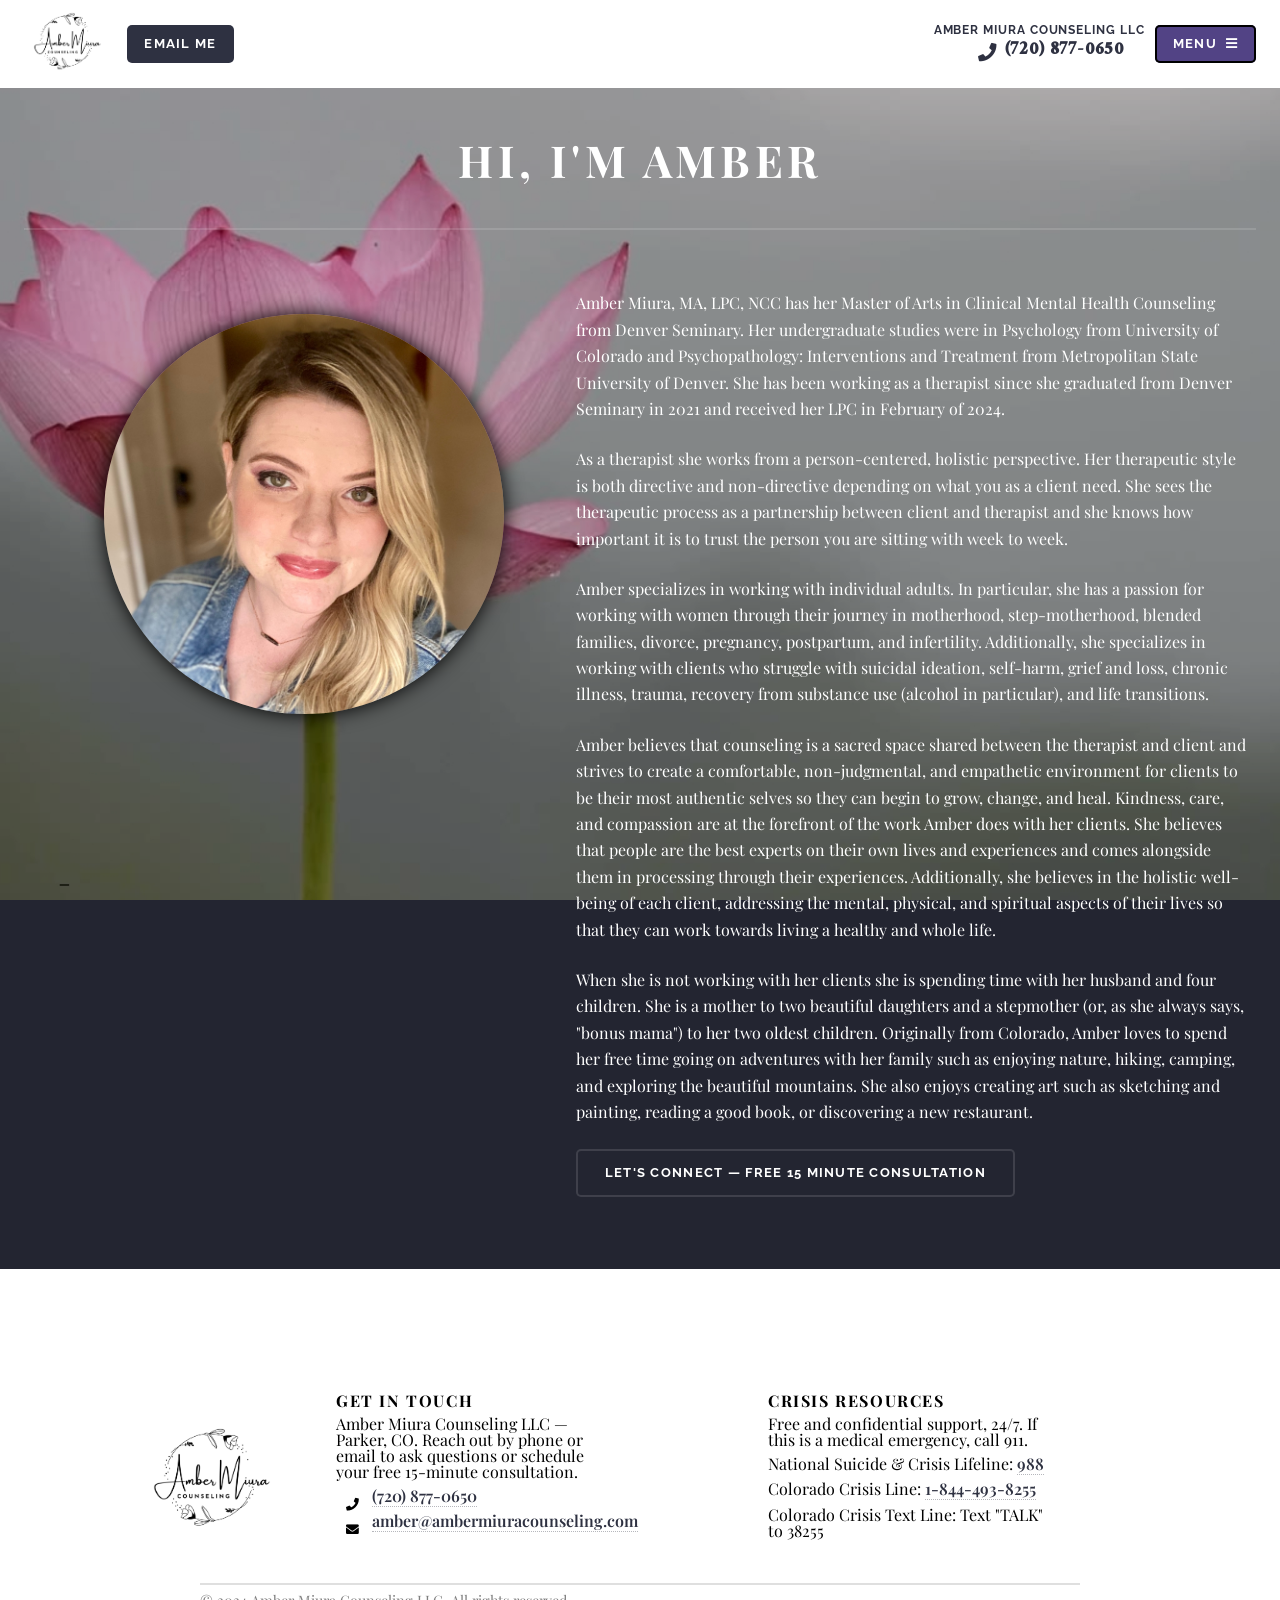
==== commit 512f97c2: "Add contact section with consultation link" ====
--- a/meet-amber.html
+++ b/meet-amber.html
@@ -69,6 +69,9 @@
 								<p>Amber specializes in working with individual adults. In particular, she has a passion for working with women through their journey in motherhood, step-motherhood, blended families, divorce, pregnancy, postpartum, and infertility. Additionally, she specializes in working with clients who struggle with suicidal ideation, self-harm, grief and loss, chronic illness, trauma, recovery from substance use (alcohol in particular), and life transitions.</p>
 								<p>Amber believes that counseling is a sacred space shared between the therapist and client and strives to create a comfortable, non-judgmental, and empathetic environment for clients to be their most authentic selves so they can begin to grow, change, and heal. Kindness, care, and compassion are at the forefront of the work Amber does with her clients. She believes that people are the best experts on their own lives and experiences and comes alongside them in processing through their experiences. Additionally, she believes in the holistic well-being of each client, addressing the mental, physical, and spiritual aspects of their lives so that they can work towards living a healthy and whole life.</p>
 								<p>When she is not working with her clients she is spending time with her husband and four children. She is a mother to two beautiful daughters and a stepmother (or, as she always says, "bonus mama") to her two oldest children. Originally from Colorado, Amber loves to spend her free time going on adventures with her family such as enjoying nature, hiking, camping, and exploring the beautiful mountains. She also enjoys creating art such as sketching and painting, reading a good book, or discovering a new restaurant.</p>
+							<ul class="actions">
+										<li><a href="mailto:amber@ambermiuracounseling.com?subject=Initial%20Consultation" class="button">Let's Connect — Free 15 Minute Consultation</a></li>
+									</ul>
 							</div>
 						</div>
 					</section>
--- a/assets/css/main.css
+++ b/assets/css/main.css
@@ -3222,7 +3222,7 @@
 			#header nav a[href="#menu"] {
 				width: 4em;
 				white-space: nowrap;
-				text-indent: 4em;
+				text-indent: 3.5em;
 				position: relative;
 			}
 
@@ -3508,7 +3508,7 @@
 		@media screen and (max-width: 736px) {
 
 			#banner {
-				padding: 5em 2em 4.25em 2em ;
+				padding: 7em 2em 2em 2em ;
 				margin-bottom: -2.5em;
 			}
 
@@ -3521,15 +3521,15 @@
 					}
 
 				#banner h2 {
-					font-size: 1.5em;
-				}
-
-				#banner p {
-					font-size: 0.8em;
-				}
-
-		}
-
+			font-size: 3em;
+			line-height: .9; /* Tighter line height for large heading text */
+		}
+
+		#banner p {
+			font-size: 0.8em;
+			line-height: 1.6; /* Comfortable reading spacing for description text */
+		}
+}
 		body.is-preload #banner .logo {
 			-moz-transform: translateY(0.5em);
 			-webkit-transform: translateY(0.5em);
@@ -4802,6 +4802,7 @@
 		font-family: 'Playfair Display', Georgia, serif;
 		font-size: 2.75em;
 		color: #000000;
+		line-height: 1.1;
 	}
 
 #bio {
@@ -5161,3 +5162,308 @@
 	background-attachment: fixed;
 	background-position: center;
 }
+/* ============================================================
+   MOBILE FIXES (FINAL, SELF-CONTAINED)
+   Delete every earlier block you pasted from mobile-fixes.css and
+   mobile-bg-option-b.css, then paste THIS at the very end of
+   assets/css/main.css (it must go inside that file, not in index.html).
+   ============================================================ */
+
+/* 1. Background on phones: show bg.jpg at the full SCREEN WIDTH (nothing
+      cropped, so no zoom) and let it scroll with the page.
+      This only changes how your original body background is sized -- it does
+      not repeat the image path, so it can't fail to load. Keep the original
+      `body { background-image: url(...bg.jpg) }` rule in main.css as it is. */
+@media screen and (max-width: 980px), (hover: none) {
+	body {
+		background-size: 100% auto;
+		background-position: center top;
+		background-repeat: repeat-y;
+		background-attachment: scroll;
+	}
+
+	#three.wrapper {
+		background-attachment: scroll !important;
+	}
+}
+
+@media screen and (max-width: 1280px) {
+	#banner {
+		background-size: cover;
+		background-position: center;
+		background-repeat: no-repeat;
+	}
+}
+
+/* 2. Header on phones */
+@media screen and (max-width: 736px) {
+	#header:not(.alt),
+	#header.alt {
+		height: 3.5em;
+		padding: 0 0.75em;
+		gap: 0.5em;
+	}
+
+	/* Touch screens have no :hover, so the fade-out on scroll would make the
+	   Menu button and phone number unreachable. */
+	#header.hide,
+	#header.alt.hide {
+		opacity: 1 !important;
+		pointer-events: auto !important;
+	}
+}
+
+@media screen and (max-width: 480px) {
+	#header nav .header-phone {
+		font-size: 2.1em;
+	}
+}
+
+/* 3. Welcome (#one) and About (#two): stack image above text on phones.
+      The template gives .content width: 300% for the side-by-side desktop
+      layout; at <=480px it never resets it, so text runs ~3x past the screen
+      and never wraps. Stacking + width: 100% + !important fixes that. */
+@media screen and (max-width: 736px) {
+	#one .inner,
+	#two .inner {
+		display: block !important;
+	}
+
+	#one .inner {
+		flex-direction: column-reverse;
+	}
+
+	#one .inner {
+		transform: none;
+		padding-top: 2em;
+	}
+
+	#one .image,
+	#two .image {
+		display: block;
+		width: 100%;
+		max-width: 400px;
+		margin: 0 0 1.5em 0 !important;
+		transform: none;
+	}
+
+	#one .image img {
+		width: 100%;
+		height: auto;
+		aspect-ratio: 4 / 5;
+	}
+
+	#one .content,
+	#two .content {
+		width: 100% !important;
+		max-width: 100% !important;
+		min-width: 0 !important;
+		max-height: none !important;
+		box-sizing: border-box;
+	}
+
+	#one .content p,
+	#two .content p,
+	#one .content h2,
+	#two .content h2 {
+		white-space: normal !important;
+		overflow-wrap: break-word;
+		word-wrap: break-word;
+	}
+
+	/* #two's waves were forced to 6.5em while the template uses 2.5em on
+	   phones, overlapping the last lines of text. */
+	#two.wrapper::before,
+	#two.wrapper::after {
+		height: 2.5em;
+	}
+
+	#two .inner {
+		padding-bottom: 2.5em;
+	}
+}
+
+
+/* 5. THE ROOT CAUSE OF THE "TOO WIDE" PAGE: the "Let's Connect -- Free 15 Minute
+      Consultation" button (#four) is white-space: nowrap with a fixed 3.75em
+      height, so on a phone it is wider than the screen (416px on a 390px
+      phone). The whole page then becomes wider than the screen, and mobile
+      browsers shrink/shift everything -- which looks like a too-wide background
+      with the page "hovering" over it. Let buttons wrap instead. */
+.button,
+a.button {
+	white-space: normal;
+	max-width: 100%;
+}
+
+@media screen and (max-width: 736px) {
+	.button,
+	a.button {
+		height: auto;
+		line-height: 1.5;
+		padding: 1em 1.5em;
+		text-align: center;
+	}
+}
+
+
+/* 6. Space below the Welcome card so the wave at the top of the About
+      section doesn't cut across it. #one .inner only has 0.1em of bottom
+      padding and #one's bottom margin is forced to 0, while the About
+      section's wave extends upward into #one (2.5em on phones, 4.75em on
+      tablets). Padding must be larger than the wave. */
+@media screen and (max-width: 980px) {
+	#one .inner {
+		padding-bottom: 6em;
+	}
+}
+
+@media screen and (max-width: 736px) {
+	#one .inner {
+		padding-bottom: 4em;
+	}
+}
+
+
+/* 7. Footer covering the bottom of the Services / FAQ / Privacy content.
+      ROOT CAUSE: main.css has `padding: -1.5em 1.5em 6em 1.5em` on #services,
+      #faq and #privacy. Negative padding is invalid CSS, so the browser throws
+      out that whole line -- no side padding and no 6em bottom padding. Meanwhile
+      #footer is pulled UP over the previous section (margin-top -6.5em at
+      <=1280px, -4.75em at <=980px, -2.5em at <=736px), so it sits on top of the
+      last lines of content. Give each section valid padding larger than that
+      overlap. (#bio is included because its 6em is slightly less than 6.5em.) */
+#services,
+#faq,
+#privacy,
+#bio {
+	padding: 0 1.5em 3em 1.5em;
+}
+
+@media screen and (max-width: 1280px) {
+	#services,
+	#faq,
+	#privacy,
+	#bio {
+		padding-bottom: 9em;
+	}
+}
+
+@media screen and (max-width: 980px) {
+	#services,
+	#faq,
+	#privacy,
+	#bio {
+		padding-bottom: 7.5em;
+	}
+}
+
+@media screen and (max-width: 736px) {
+	#services,
+	#faq,
+	#privacy,
+	#bio {
+		padding-bottom: 4.5em;
+	}
+}
+
+/* 8. Footer logo centered whenever the footer stacks (<=980px), and a shorter
+      footer on phones. */
+@media screen and (max-width: 980px) {
+	#footer .inner .footer-logo {
+		justify-content: center;
+		text-align: center;
+	}
+
+	#footer .inner .footer-logo img {
+		margin: 0 auto;
+	}
+}
+
+@media screen and (max-width: 736px) {
+	#footer .inner {
+		padding: 1.25em 1.5em 0.1em 1.5em;
+	}
+
+	#footer .inner .footer-col {
+		margin: 0 0 2.5em 0;
+	}
+
+	#footer .inner .footer-logo {
+		margin: 0 0 0.75em 0;
+	}
+
+	#footer .inner .footer-logo img {
+		max-height: 150px;
+	}
+
+	#footer .inner .contact {
+		margin: 0 0 0.5em 0;
+	}
+
+	#footer .inner .copyright {
+		margin: 0.75em 0 0.5em 0;
+	}
+}
+
+/* 4. Overflow guard */
+html,
+body {
+	max-width: 100%;
+	overflow-x: hidden;
+}
+
+img {
+	max-width: 100%;
+}
+/* Inner pages on phones/tablets: image fills the screen, centered at 50%,
+   no repeat, and stays put while the text scrolls over it. */
+@media screen and (max-width: 980px), (hover: none) {
+	body.meet-amber-page,
+	body.services-page,
+	body.faq-page,
+	body.privacy-page {
+		background-image: none;
+		background-color: #2e3141;
+	}
+
+	body.meet-amber-page::before,
+	body.services-page::before,
+	body.faq-page::before,
+	body.privacy-page::before {
+		content: '';
+		position: fixed;
+		top: 0;
+		left: 0;
+		width: 100%;
+		height: 100vh;
+		height: 100lvh;
+		z-index: -1;
+		background-size: cover;
+		background-position: 50% 50%;
+		background-repeat: no-repeat;
+	}
+
+	body.meet-amber-page::before { background-image: url("../../images/bg2.jpg"); }
+	body.services-page::before   { background-image: url("../../images/bg3.jpg"); }
+	body.faq-page::before        { background-image: url("../../images/bg4.jpg"); }
+	body.privacy-page::before    { background-image: url("../../images/bg5.jpg"); }
+}
+/* Services, FAQ and Privacy on phones/tablets: use the full width. */
+@media screen and (max-width: 980px) {
+	#services .services-image,
+	#services .services-content,
+	#faq .faq-image,
+	#faq .faq-content,
+	#privacy .privacy-image,
+	#privacy .privacy-content {
+		width: 100%;
+	}
+
+	#services,
+	#faq,
+	#privacy {
+		padding-left: 1.25em;
+		padding-right: 1.25em;
+	}
+}
